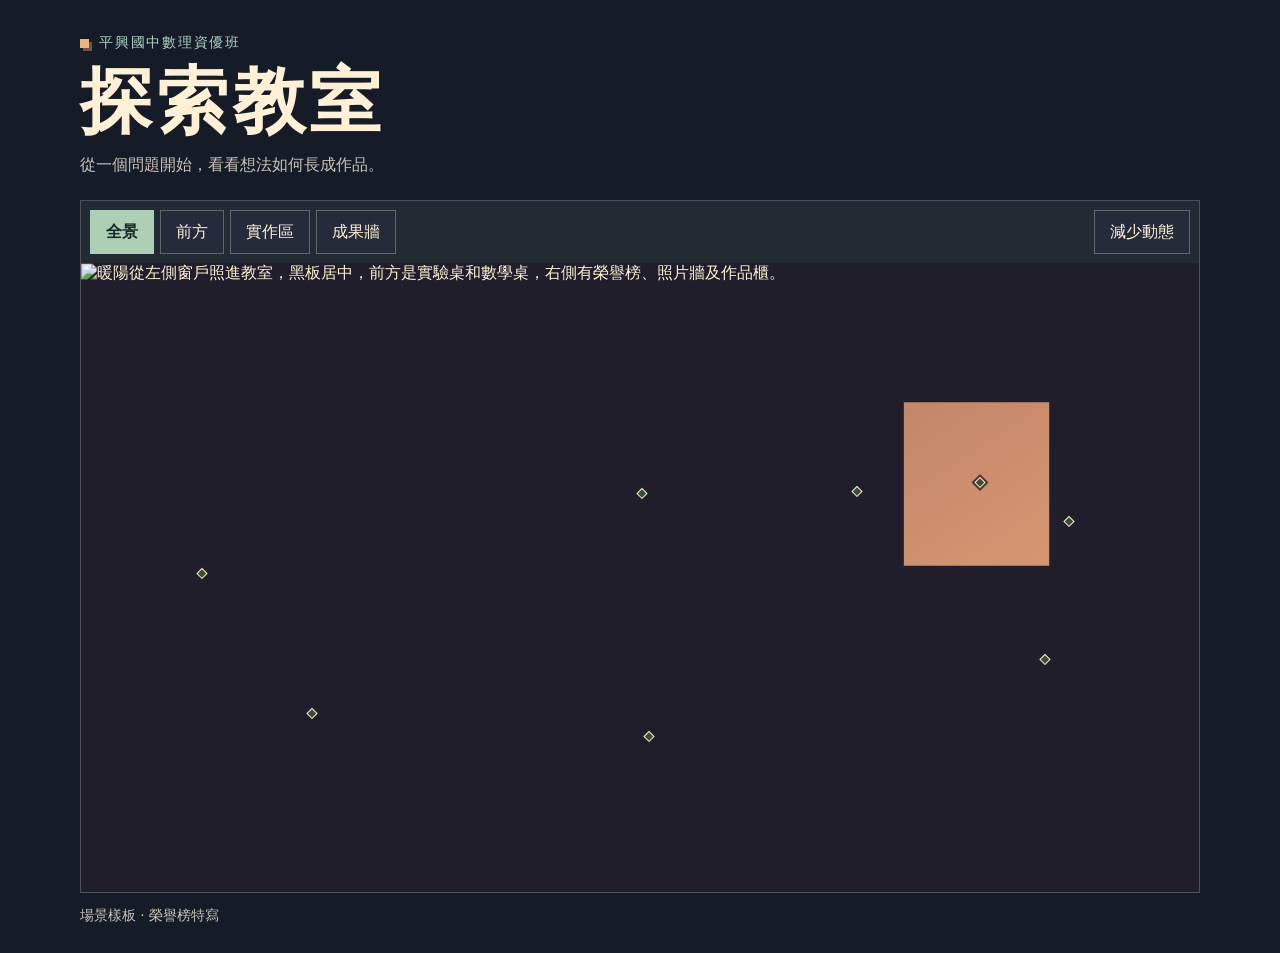
==== classroom.html @ 131f07bf "Add immersive honors camera transition" ====
<!doctype html>
<html lang="zh-Hant">
<head>
  <meta charset="utf-8">
  <meta name="viewport" content="width=device-width, initial-scale=1">
  <meta name="theme-color" content="#151c27">
  <title>平興數資・探索教室</title>
  <link rel="stylesheet" href="assets/classroom/classroom.css">
  <script type="module" src="assets/classroom/classroom.js"></script>
</head>
<body>
  <main class="shell">
    <header class="masthead">
      <p class="school"><span aria-hidden="true"></span>平興國中數理資優班</p>
      <h1>探索教室</h1>
      <p class="intro">從一個問題開始，看看想法如何長成作品。</p>
    </header>

    <div class="room" id="room">
      <nav class="views" aria-label="教室視角">
        <button type="button" data-view="overview" aria-pressed="true">全景</button>
        <button type="button" data-view="front" aria-pressed="false">前方</button>
        <button type="button" data-view="work" aria-pressed="false">實作區</button>
        <button type="button" data-view="wall" aria-pressed="false">成果牆</button>
        <button class="motion-option" id="motion-option" type="button" aria-pressed="false">減少動態</button>
        <button id="exit-focus" type="button" hidden>返回原視角</button>
      </nav>

      <div class="viewport" id="viewport">
        <div class="world" id="world">
          <img class="scene-art" src="assets/classroom/classroom.jpg" width="1672" height="941" alt="暖陽從左側窗戶照進教室，黑板居中，前方是實驗桌和數學桌，右側有榮譽榜、照片牆及作品櫃。">
          <div class="honor-wall" aria-hidden="true"></div>
          <div class="honor-layer" id="honor-layer" aria-hidden="true"></div>
          <div id="hotspots"></div>
        </div>
      </div>

      <div class="entrances" id="entrances" aria-label="目前視角的物件"></div>
      <section class="detail" id="detail" aria-labelledby="detail-title" hidden>
        <div class="detail-copy">
          <h2 id="detail-title" tabindex="-1"></h2>
          <p id="detail-copy"></p>
          <button class="back" id="back" type="button">返回原視角</button>
        </div>
      </section>
      <noscript>
        <p class="no-script">開啟 JavaScript 即可操作教室入口。
        </p>
      </noscript>
    </div>
    <footer><p>場景樣板 · 榮譽榜特寫</p></footer>
  </main>
</body>
</html>
---- assets/classroom/classroom.css ----
:root {
  color-scheme: dark;
  background: #151c27;
  color: #fff0d6;
  font-family: "Noto Sans TC", "Microsoft JhengHei", system-ui, sans-serif;
}

* { box-sizing: border-box; }
[hidden] { display: none !important; }
body { margin: 0; }
button, a { -webkit-tap-highlight-color: transparent; }
button { color: inherit; font: inherit; cursor: pointer; }
a { color: #a4dfca; text-underline-offset: .22em; }
:focus-visible { outline: 3px solid #ffd18b; outline-offset: 3px; }

.shell { width: min(1120px, calc(100% - 56px)); margin: 0 auto; }
.masthead { padding: 34px 0 23px; }
.school { display: flex; align-items: center; gap: 10px; margin: 0; color: #aed1c3; font-size: .85rem; letter-spacing: .13em; }
.school span { width: 9px; height: 9px; background: #e9b677; box-shadow: 3px 3px #754e53; }
h1 { font-size: clamp(2.65rem, 6vw, 4.5rem); line-height: 1.05; margin: 12px 0; letter-spacing: .06em; }
.intro { margin: 0; color: #c9c2b9; line-height: 1.6; }
.room { position: relative; border: 1px solid #51515b; background: #211e2b; }
.views { position: relative; z-index: 3; display: flex; flex-wrap: wrap; gap: 6px; padding: 9px; background: #222b34; }
.views button, .entrances button, .back {
  min-height: 44px;
  padding: 8px 15px;
  border: 1px solid #60696b;
  background: #252b3a;
}
.views button[aria-pressed="true"], .back { color: #182a28; background: #adcfb5; border-color: #adcfb5; font-weight: 700; }
.views button:hover, .entrances button:hover { border-color: #e8c083; }
.viewport { position: relative; aspect-ratio: 1672 / 941; overflow: hidden; isolation: isolate; }
.world { position: absolute; width: 100%; aspect-ratio: 1672 / 941; left: 50%; top: 50%; transform-origin: center; }
.scene-art, #hotspots { position: absolute; inset: 0; width: 100%; height: 100%; }
.scene-art { display: block; object-fit: cover; }
.hotspot {
  position: absolute;
  inset: 0;
  border: 0;
  padding: 0;
  background: url(classroom.jpg) center / 100% 100% no-repeat;
  clip-path: var(--shape);
  opacity: 0;
}
.hotspot:focus-visible { outline: none; }
.hotspot:hover, .hotspot:focus-visible, .hotspot[aria-expanded="true"] {
  opacity: 1;
  filter: brightness(1.2) saturate(1.08);
  z-index: 1;
}
.marker {
  position: absolute;
  left: var(--x);
  top: var(--y);
  z-index: 2;
  display: flex;
  align-items: center;
  gap: 8px;
  transform: translate(-50%, -50%);
  pointer-events: none;
}
.marker .pin { width: 8px; height: 8px; border: 1px solid #ffecb1; background: #344e42; box-shadow: 0 0 0 2px #281e2fcc; transform: rotate(45deg); }
.marker .label { display: none; position: absolute; left: 16px; padding: 5px 8px; color: #2e2130; background: #f9d89c; font-size: clamp(.75rem, 1.25vw, .95rem); white-space: nowrap; }
.hotspot[hidden] + .marker { display: none; }
.hotspot:is(:hover, :focus-visible, [aria-expanded="true"]) + .marker .label { display: block; }
.entrances { display: none; }
.detail { display: block; padding: 25px; border-top: 1px solid #51515b; }
.detail-copy h2 { margin: 0 0 .4em; }
.detail-copy p { color: #ddd0c2; max-width: 46ch; line-height: 1.65; }
.back { margin-top: 16px; }
footer { display: flex; justify-content: space-between; flex-wrap: wrap; gap: 6px 18px; align-items: baseline; color: #c9c2b9; font-size: .85rem; padding-bottom: 14px; }
.no-script { padding: 0 12px; }

@media (max-width: 720px) {
  .shell { width: calc(100% - 24px); }
  .masthead { padding-top: 24px; }
  .entrances { display: flex; flex-wrap: wrap; gap: 6px; padding: 9px; background: #222b34; border-top: 1px solid #51515b; }
  .entrances button { padding-inline: 10px; }
  .entrances button[aria-expanded="true"] { border-color: #ffd18b; background: #3c3d49; }
  .hotspot, .marker { display: none; }
  .detail { padding: 17px; }
}

@media (max-width: 380px) {
  .views button { flex: 1; padding-inline: 6px; }
}


.views .motion-option { margin-inline-start: auto; }
#exit-focus {
  position: absolute;
  inset-inline-end: 10px;
  inset-block-start: calc(100% + 8px);
}
.world { transform: translate(-50%, -50%); }
.honor-wall, .honor-layer, .honor-layer::before {
  position: absolute;
  inset: 0;
  pointer-events: none;
}
.honor-wall, .honor-layer::before { clip-path: var(--honor-shape); }
.honor-wall {
  background:
    repeating-linear-gradient(6deg, #ffc4860a 0 1px, transparent 1px 4px),
    linear-gradient(146deg, #bc8066 44%, #d89872 72%, #dc9b72 88%);
}
.honor-layer::before {
  content: "";
  background: url(classroom.jpg) center / 100% 100% no-repeat;
}
#hotspots[inert] { visibility: hidden; }
.detail[data-object="honors"] {
  background: #252335;
  border: 1px solid #8d7062;
  box-shadow: 0 8px 30px #1b101865;
}
.detail[data-object="honors"] h2 { color: #ffe2a5; }
.detail[data-focus-animation] { animation: reveal-detail 140ms ease-out both; }
@keyframes reveal-detail { from { opacity: 0; } to { opacity: 1; } }

@media (min-width: 721px) {
  .detail[data-object="honors"] {
    position: absolute;
    z-index: 2;
    inset-inline-end: clamp(12px, 2.3vw, 32px);
    inset-block-end: 15%;
    width: 33%;
    padding: clamp(13px, 2vw, 24px);
  }
}
@media (max-width: 720px) {
  .views .motion-option { margin-inline-start: 0; }
  .detail[data-object="honors"] { border-inline: 0; box-shadow: none; }
}
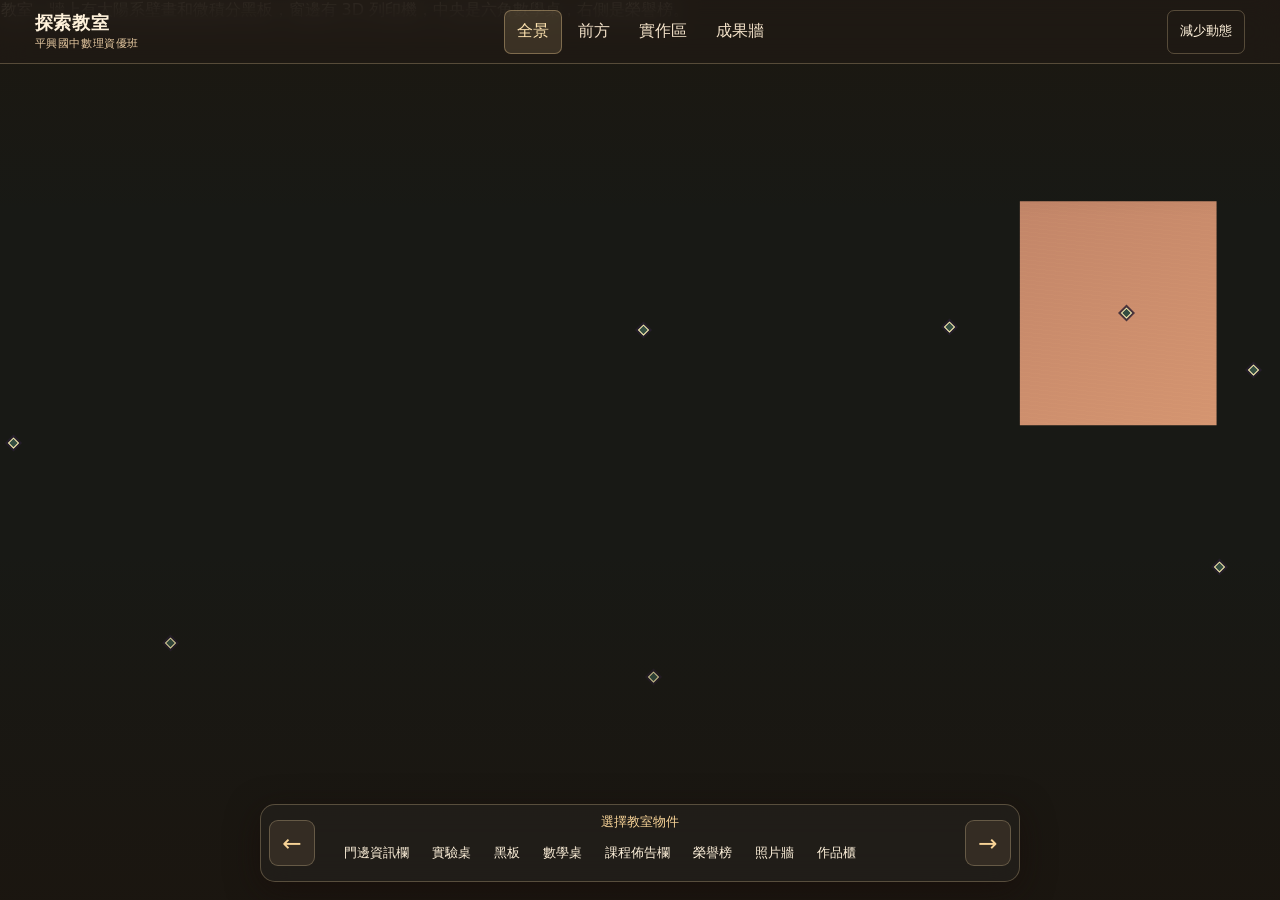
==== commit 09bb5edd: "Make the classroom immersive with full-viewport art and location navigation" ====
--- a/classroom.html
+++ b/classroom.html
@@ -10,37 +10,56 @@
 </head>
 <body>
   <main class="shell">
-    <header class="masthead">
-      <p class="school"><span aria-hidden="true"></span>平興國中數理資優班</p>
-      <h1>探索教室</h1>
-      <p class="intro">從一個問題開始，看看想法如何長成作品。</p>
-    </header>
-
     <div class="room" id="room">
-      <nav class="views" aria-label="教室視角">
-        <button type="button" data-view="overview" aria-pressed="true">全景</button>
-        <button type="button" data-view="front" aria-pressed="false">前方</button>
-        <button type="button" data-view="work" aria-pressed="false">實作區</button>
-        <button type="button" data-view="wall" aria-pressed="false">成果牆</button>
+      <header class="masthead">
+        <h1>探索教室 <span>平興國中數理資優班</span></h1>
+        <nav class="views" aria-label="教室視角">
+          <button type="button" data-view="overview" aria-pressed="true">全景</button>
+          <button type="button" data-view="front" aria-pressed="false">前方</button>
+          <button type="button" data-view="work" aria-pressed="false">實作區</button>
+          <button type="button" data-view="wall" aria-pressed="false">成果牆</button>
+        </nav>
         <button class="motion-option" id="motion-option" type="button" aria-pressed="false">減少動態</button>
-        <button id="exit-focus" type="button" hidden>返回原視角</button>
-      </nav>
+      </header>
 
       <div class="viewport" id="viewport">
-        <div class="world" id="world">
-          <img class="scene-art" src="assets/classroom/classroom.jpg" width="1672" height="941" alt="暖陽從左側窗戶照進教室，黑板居中，前方是實驗桌和數學桌，右側有榮譽榜、照片牆及作品櫃。">
-          <div class="honor-wall" aria-hidden="true"></div>
-          <div class="honor-layer" id="honor-layer" aria-hidden="true"></div>
-          <div id="hotspots"></div>
+        <div class="pointer-rig" id="pointer-rig">
+          <div class="world" id="world">
+            <img class="scene-art" src="assets/classroom/classroom-pingxing.webp" width="1672" height="941" alt="暖陽從左側窗戶照進教室，牆上有太陽系壁畫和微積分黑板，窗邊有 3D 列印機，中央是六角數學桌，右側是榮譽榜。">
+            <div class="honor-wall" aria-hidden="true"></div>
+            <div class="honor-layer" id="honor-layer" aria-hidden="true"></div>
+            <div id="hotspots"></div>
+          </div>
         </div>
       </div>
 
-      <div class="entrances" id="entrances" aria-label="目前視角的物件"></div>
+      <nav class="scene-navigation" aria-label="教室物件導覽">
+        <button type="button" id="previous-object" aria-label="上一個物件"><span aria-hidden="true">←</span></button>
+        <div class="scene-navigation-center">
+          <p id="scene-status" role="status">選擇教室物件</p>
+          <div class="entrances" id="entrances" aria-label="教室物件"></div>
+        </div>
+        <button type="button" id="next-object" aria-label="下一個物件"><span aria-hidden="true">→</span></button>
+      </nav>
+      <button class="back" id="exit-focus" type="button" hidden>返回原視角</button>
       <section class="detail" id="detail" aria-labelledby="detail-title" hidden>
-        <div class="detail-copy">
+        <header class="detail-header">
           <h2 id="detail-title" tabindex="-1"></h2>
-          <p id="detail-copy"></p>
           <button class="back" id="back" type="button">返回原視角</button>
+        </header>
+        <p id="detail-copy"></p>
+        <div id="awards-panel" hidden>
+          <form id="awards-filters" class="awards-filters" aria-label="篩選獎項">
+            <label>年份<select name="year" disabled></select></label>
+            <label>類別<select name="category" disabled></select></label>
+            <label class="awards-search">搜尋獎項<input type="search" name="q" maxlength="120" placeholder="作品、競賽或獎項" disabled></label>
+          </form>
+          <div class="awards-summary">
+            <p id="awards-status" role="status" tabindex="-1"></p>
+            <button id="awards-clear" type="button" hidden>清除篩選</button>
+            <button id="awards-retry" type="button" hidden>重新載入</button>
+          </div>
+          <ol id="awards-results" class="awards-results" aria-label="獎項清單" aria-busy="false"></ol>
         </div>
       </section>
       <noscript>
@@ -48,7 +67,6 @@
         </p>
       </noscript>
     </div>
-    <footer><p>場景樣板 · 榮譽榜特寫</p></footer>
   </main>
 </body>
 </html>
--- a/assets/classroom/classroom.css
+++ b/assets/classroom/classroom.css
@@ -1,8 +1,13 @@
 :root {
   color-scheme: dark;
-  background: #151c27;
-  color: #fff0d6;
+  background: #181915;
+  color: #fff2db;
   font-family: "Noto Sans TC", "Microsoft JhengHei", system-ui, sans-serif;
+  --glass: #221e1ae8;
+  --line: #ffe1ad40;
+  --gold: #f7d397;
+  --ink: #181711;
+  --dock-bottom: max(18px, env(safe-area-inset-bottom));
 }
 
 * { box-sizing: border-box; }
@@ -10,27 +15,148 @@
 body { margin: 0; }
 button, a { -webkit-tap-highlight-color: transparent; }
 button { color: inherit; font: inherit; cursor: pointer; }
-a { color: #a4dfca; text-underline-offset: .22em; }
-:focus-visible { outline: 3px solid #ffd18b; outline-offset: 3px; }
-
-.shell { width: min(1120px, calc(100% - 56px)); margin: 0 auto; }
-.masthead { padding: 34px 0 23px; }
-.school { display: flex; align-items: center; gap: 10px; margin: 0; color: #aed1c3; font-size: .85rem; letter-spacing: .13em; }
-.school span { width: 9px; height: 9px; background: #e9b677; box-shadow: 3px 3px #754e53; }
-h1 { font-size: clamp(2.65rem, 6vw, 4.5rem); line-height: 1.05; margin: 12px 0; letter-spacing: .06em; }
-.intro { margin: 0; color: #c9c2b9; line-height: 1.6; }
-.room { position: relative; border: 1px solid #51515b; background: #211e2b; }
-.views { position: relative; z-index: 3; display: flex; flex-wrap: wrap; gap: 6px; padding: 9px; background: #222b34; }
-.views button, .entrances button, .back {
+:focus-visible { outline: 2px solid var(--gold); outline-offset: 3px; }
+
+.room {
+  position: relative;
+  isolation: isolate;
+  height: 100vh;
+  height: 100dvh;
+  overflow: hidden;
+}
+.viewport { position: absolute; inset: 0; overflow: hidden; isolation: isolate; }
+.viewport::after {
+  content: "";
+  position: absolute;
+  inset: 0;
+  pointer-events: none;
+  background: linear-gradient(180deg, #21160a6b, transparent 24%, transparent 61%, #1c140da6);
+}
+.world { transform: translate(-50%, -50%); }
+
+.masthead {
+  position: absolute;
+  z-index: 4;
+  inset: 0 0 auto;
+  display: grid;
+  grid-template-columns: minmax(0, 1fr) auto minmax(0, 1fr);
+  align-items: center;
+  gap: 12px;
+  padding: 9px clamp(12px, 2.7vw, 44px);
+  min-height: 64px;
+  background: #201a15c9;
+  border-bottom: 1px solid var(--line);
+  backdrop-filter: blur(14px);
+}
+.masthead h1 {
+  margin: 0;
+  font-size: 1.15rem;
+  font-weight: 750;
+  letter-spacing: .04em;
+  line-height: 1.15;
+}
+.masthead h1 span {
+  display: block;
+  margin-top: 5px;
+  color: #e8cba2;
+  font-size: .69rem;
+  font-weight: 500;
+  letter-spacing: .055em;
+}
+.views { display: flex; align-items: center; gap: 3px; }
+.views button, .motion-option, .entrances button, .back {
   min-height: 44px;
-  padding: 8px 15px;
-  border: 1px solid #60696b;
-  background: #252b3a;
-}
-.views button[aria-pressed="true"], .back { color: #182a28; background: #adcfb5; border-color: #adcfb5; font-weight: 700; }
-.views button:hover, .entrances button:hover { border-color: #e8c083; }
-.viewport { position: relative; aspect-ratio: 1672 / 941; overflow: hidden; isolation: isolate; }
-.world { position: absolute; width: 100%; aspect-ratio: 1672 / 941; left: 50%; top: 50%; transform-origin: center; }
+  padding: 6px 12px;
+  border: 1px solid transparent;
+  border-radius: 7px;
+  background: transparent;
+  white-space: nowrap;
+}
+.views button { color: #f3e2c9; }
+.views button[aria-pressed="true"], .entrances button[aria-expanded="true"] {
+  border-color: #f7d3975c;
+  background: #f7d39722;
+  color: #ffe4b1;
+}
+.views button:hover, .motion-option:hover, .entrances button:hover,
+.scene-navigation > button:hover { border-color: #f7d3978a; }
+.motion-option {
+  justify-self: end;
+  border-color: var(--line);
+  font-size: .8rem;
+}
+.motion-option[aria-pressed="true"] { background: #f7d39722; }
+
+.scene-navigation {
+  position: absolute;
+  z-index: 4;
+  inset-inline: 0;
+  margin-inline: auto;
+  bottom: var(--dock-bottom);
+  width: min(760px, calc(100% - 26px));
+  display: grid;
+  grid-template-columns: auto minmax(0, 1fr) auto;
+  align-items: center;
+  gap: clamp(5px, 1.2vw, 15px);
+  padding: 5px 8px;
+  border: 1px solid var(--line);
+  border-radius: 15px;
+  background: var(--glass);
+  backdrop-filter: blur(15px);
+  box-shadow: 0 8px 32px #170c09a1;
+}
+.scene-navigation > button {
+  display: grid;
+  place-items: center;
+  width: 46px;
+  height: 46px;
+  border: 1px solid var(--line);
+  border-radius: 9px;
+  color: var(--gold);
+  background: #f7d39717;
+  font-size: 1.45rem;
+}
+.scene-navigation-center { min-width: 0; }
+#scene-status {
+  margin: 4px 0 0;
+  color: var(--gold);
+  text-align: center;
+  font-size: .82rem;
+  line-height: 1.25;
+}
+.entrances {
+  display: flex;
+  gap: 3px;
+  overflow-x: auto;
+  scrollbar-width: thin;
+  scrollbar-color: #a78864 transparent;
+  padding: 3px 4px;
+}
+.entrances button { min-height: 40px; padding-inline: 9px; font-size: .8rem; }
+
+.back {
+  border-color: #f7d39765;
+  background: #b391623b;
+  color: #ffdfa5;
+  font-size: .8rem;
+}
+.back:hover { background: #b391626d; }
+#exit-focus {
+  position: absolute;
+  z-index: 3;
+  top: 80px;
+  right: clamp(12px, 2.7vw, 44px);
+}
+.no-script { position: absolute; z-index: 4; inset: 72px 12px auto; padding: 12px; background: var(--glass); }
+
+.pointer-rig {
+  position: absolute;
+  inset: 0;
+  transform: translate(0, 0) scale(1);
+  transition: transform 200ms ease-out;
+}
+.viewport[data-pointer-motion="off"] .pointer-rig { transition: none; }
+.world { position: absolute; width: max(100%, 177.6833vh); width: max(100%, 177.6833dvh); aspect-ratio: 1672 / 941; left: 50%; top: 50%; transform-origin: center; }
 .scene-art, #hotspots { position: absolute; inset: 0; width: 100%; height: 100%; }
 .scene-art { display: block; object-fit: cover; }
 .hotspot {
@@ -38,7 +164,7 @@
   inset: 0;
   border: 0;
   padding: 0;
-  background: url(classroom.jpg) center / 100% 100% no-repeat;
+  background: url(classroom-pingxing.webp) center / 100% 100% no-repeat;
   clip-path: var(--shape);
   opacity: 0;
 }
@@ -63,36 +189,6 @@
 .marker .label { display: none; position: absolute; left: 16px; padding: 5px 8px; color: #2e2130; background: #f9d89c; font-size: clamp(.75rem, 1.25vw, .95rem); white-space: nowrap; }
 .hotspot[hidden] + .marker { display: none; }
 .hotspot:is(:hover, :focus-visible, [aria-expanded="true"]) + .marker .label { display: block; }
-.entrances { display: none; }
-.detail { display: block; padding: 25px; border-top: 1px solid #51515b; }
-.detail-copy h2 { margin: 0 0 .4em; }
-.detail-copy p { color: #ddd0c2; max-width: 46ch; line-height: 1.65; }
-.back { margin-top: 16px; }
-footer { display: flex; justify-content: space-between; flex-wrap: wrap; gap: 6px 18px; align-items: baseline; color: #c9c2b9; font-size: .85rem; padding-bottom: 14px; }
-.no-script { padding: 0 12px; }
-
-@media (max-width: 720px) {
-  .shell { width: calc(100% - 24px); }
-  .masthead { padding-top: 24px; }
-  .entrances { display: flex; flex-wrap: wrap; gap: 6px; padding: 9px; background: #222b34; border-top: 1px solid #51515b; }
-  .entrances button { padding-inline: 10px; }
-  .entrances button[aria-expanded="true"] { border-color: #ffd18b; background: #3c3d49; }
-  .hotspot, .marker { display: none; }
-  .detail { padding: 17px; }
-}
-
-@media (max-width: 380px) {
-  .views button { flex: 1; padding-inline: 6px; }
-}
-
-
-.views .motion-option { margin-inline-start: auto; }
-#exit-focus {
-  position: absolute;
-  inset-inline-end: 10px;
-  inset-block-start: calc(100% + 8px);
-}
-.world { transform: translate(-50%, -50%); }
 .honor-wall, .honor-layer, .honor-layer::before {
   position: absolute;
   inset: 0;
@@ -106,29 +202,119 @@
 }
 .honor-layer::before {
   content: "";
-  background: url(classroom.jpg) center / 100% 100% no-repeat;
+  background: url(classroom-pingxing.webp) center / 100% 100% no-repeat;
 }
 #hotspots[inert] { visibility: hidden; }
-.detail[data-object="honors"] {
-  background: #252335;
-  border: 1px solid #8d7062;
-  box-shadow: 0 8px 30px #1b101865;
-}
-.detail[data-object="honors"] h2 { color: #ffe2a5; }
-.detail[data-focus-animation] { animation: reveal-detail 140ms ease-out both; }
-@keyframes reveal-detail { from { opacity: 0; } to { opacity: 1; } }
-
-@media (min-width: 721px) {
-  .detail[data-object="honors"] {
-    position: absolute;
-    z-index: 2;
-    inset-inline-end: clamp(12px, 2.3vw, 32px);
-    inset-block-end: 15%;
-    width: 33%;
-    padding: clamp(13px, 2vw, 24px);
+.detail {
+  position: absolute;
+  z-index: 2;
+  inset-inline-end: clamp(18px, 3vw, 50px);
+  top: 50%;
+  transform: translateY(-50%);
+  width: min(40%, 490px);
+  max-height: calc(100% - 196px);
+  overflow: auto;
+  overscroll-behavior: contain;
+  scrollbar-gutter: stable;
+  padding: 0 clamp(15px, 1.8vw, 26px) 18px;
+  border: 1px solid #ffdbac57;
+  border-radius: 17px;
+  background: linear-gradient(140deg, #493522b8, #221a19da 52%, #231c25da);
+  backdrop-filter: blur(19px) saturate(.85);
+  box-shadow: 0 20px 55px #180e0c83, inset 0 1px #ffdfb326;
+}
+.detail[data-focus-animation] { animation: reveal-detail 230ms ease-out both; }
+@keyframes reveal-detail {
+  from { opacity: 0; translate: 12px 0; }
+  to { opacity: 1; translate: 0 0; }
+}
+.detail-header {
+  position: sticky;
+  top: 0;
+  z-index: 1;
+  display: flex;
+  align-items: center;
+  justify-content: space-between;
+  gap: 6px 10px;
+  padding-block: 12px;
+  border-bottom: 1px solid var(--line);
+  background: #34251fe0;
+  backdrop-filter: blur(14px);
+}
+.detail-header h2 { color: #ffe0ab; font-size: clamp(1.12rem, 2.3vw, 1.75rem); margin: 0; }
+#detail-copy { margin: 14px 0 0; color: #f0e0d1; line-height: 1.7; }
+
+@media (max-width: 720px) {
+  .masthead { grid-template-columns: 1fr auto; gap: 4px 8px; padding-block: 6px; }
+  .masthead h1 { grid-area: 1 / 1; font-size: 1rem; }
+  .masthead h1 span { margin-top: 3px; font-size: .62rem; }
+  .motion-option { grid-area: 1 / 2; }
+  .views { grid-area: 2 / 1 / auto / -1; justify-content: center; }
+  .views button { flex: 1; padding-inline: 5px; }
+  .hotspot, .marker { display: none; }
+  #exit-focus { top: 110px; }
+  .detail {
+    inset: auto 12px calc(var(--dock-bottom) + 87px);
+    width: auto;
+    max-height: min(55%, calc(100% - 205px));
+    transform: none;
+    scrollbar-gutter: auto;
   }
-}
-@media (max-width: 720px) {
-  .views .motion-option { margin-inline-start: 0; }
-  .detail[data-object="honors"] { border-inline: 0; box-shadow: none; }
-}
+  .detail-header { padding-block: 7px; }
+  .scene-navigation { gap: 4px; }
+  @keyframes reveal-detail {
+    from { opacity: 0; translate: 0 8px; }
+    to { opacity: 1; translate: 0 0; }
+  }
+}
+
+@media (max-height: 520px) and (min-width: 721px) {
+  :root { --dock-bottom: 6px; }
+  .masthead { min-height: 48px; padding-block: 3px; }
+  .detail {
+    top: 55px;
+    bottom: 90px;
+    transform: none;
+    max-height: none;
+    width: min(48%, 490px);
+  }
+  .detail-header { padding-block: 5px; }
+  #exit-focus { top: 60px; }
+}
+
+.awards-filters { display: grid; grid-template-columns: repeat(2, minmax(0, 1fr)); gap: 8px; margin-top: 8px; }
+.awards-filters label { display: grid; gap: 4px; color: #e5d5ca; font-size: .9rem; }
+.awards-search { grid-column: 1 / -1; }
+.awards-filters input, .awards-filters select {
+  min-width: 0;
+  min-height: 44px;
+  padding: 8px;
+  border: 1px solid #887c92;
+  border-radius: 0;
+  color: #fff0d6;
+  background: #241b16c9;
+  font: inherit;
+}
+.awards-summary { display: flex; flex-wrap: wrap; align-items: center; gap: 4px 12px; min-height: 44px; color: #ddd0c2; font-size: .9rem; }
+.awards-summary p { margin: 5px 0; }
+.awards-summary button {
+  min-height: 44px;
+  margin-inline-start: auto;
+  padding: 4px 8px;
+  border: 1px solid transparent;
+  background: transparent;
+  color: var(--gold);
+  text-decoration: underline;
+  text-underline-offset: .18em;
+}
+.awards-summary button:hover { border-color: #887c92; }
+.awards-results { margin: 0; padding: 0; list-style: none; }
+.awards-results li { padding: 9px 0 11px; border-top: 1px solid var(--line); overflow-wrap: anywhere; }
+.awards-results h3 { margin: 0; font-size: 1rem; }
+.awards-results p { margin: 4px 0 0; color: #ddd0c2; font-size: .88rem; }
+.awards-results .award-prize { color: #ffd996; font-weight: 700; }
+
+@media (max-height: 520px) and (min-width: 721px) {
+  .awards-filters { grid-template-columns: minmax(0, 1fr) minmax(0, 1fr) minmax(0, 1.45fr); }
+  .awards-search { grid-column: auto; }
+}
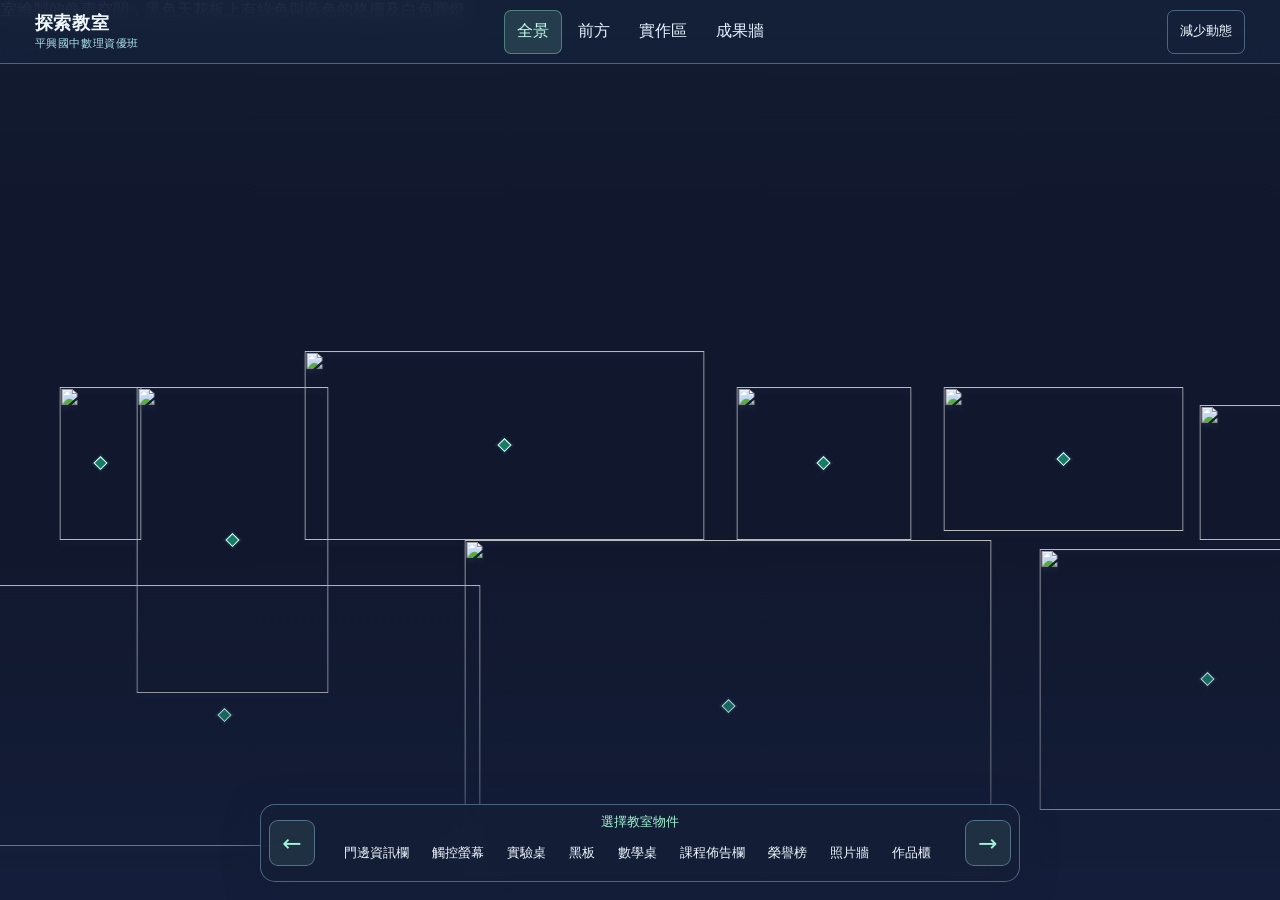
==== commit 08115f18: "Rebuild the classroom with layered artwork and a video kiosk" ====
--- a/classroom.html
+++ b/classroom.html
@@ -3,7 +3,7 @@
 <head>
   <meta charset="utf-8">
   <meta name="viewport" content="width=device-width, initial-scale=1">
-  <meta name="theme-color" content="#151c27">
+  <meta name="theme-color" content="#14213a">
   <title>平興數資・探索教室</title>
   <link rel="stylesheet" href="assets/classroom/classroom.css">
   <script type="module" src="assets/classroom/classroom.js"></script>
@@ -25,9 +25,7 @@
       <div class="viewport" id="viewport">
         <div class="pointer-rig" id="pointer-rig">
           <div class="world" id="world">
-            <img class="scene-art" src="assets/classroom/classroom-pingxing.webp" width="1672" height="941" alt="暖陽從左側窗戶照進教室，牆上有太陽系壁畫和微積分黑板，窗邊有 3D 列印機，中央是六角數學桌，右側是榮譽榜。">
-            <div class="honor-wall" aria-hidden="true"></div>
-            <div class="honor-layer" id="honor-layer" aria-hidden="true"></div>
+            <img class="scene-art" src="assets/classroom/room/empty.webp" width="1672" height="941" alt="參考高斯與法拉第教室繪製的像素空間，黑色天花板上有綠色與藍色的格柵及白色圓燈。">
             <div id="hotspots"></div>
           </div>
         </div>
@@ -48,6 +46,14 @@
           <button class="back" id="back" type="button">返回原視角</button>
         </header>
         <p id="detail-copy"></p>
+        <div class="video-panel" id="video-panel" hidden>
+          <div class="video-stage" id="video-stage">
+            <button class="video-play" id="video-play" type="button">
+              <span aria-hidden="true"></span>播放宣傳影片
+            </button>
+          </div>
+          <a class="video-link" href="https://www.youtube.com/watch?v=z2E_-Mv_YxM" target="_blank" rel="noopener noreferrer">在 YouTube 開啟<span aria-hidden="true"> ↗</span></a>
+        </div>
         <div id="awards-panel" hidden>
           <form id="awards-filters" class="awards-filters" aria-label="篩選獎項">
             <label>年份<select name="year" disabled></select></label>
--- a/assets/classroom/classroom.css
+++ b/assets/classroom/classroom.css
@@ -1,12 +1,12 @@
 :root {
   color-scheme: dark;
-  background: #181915;
-  color: #fff2db;
+  background: #11182e;
+  color: #f0f8ff;
   font-family: "Noto Sans TC", "Microsoft JhengHei", system-ui, sans-serif;
-  --glass: #221e1ae8;
-  --line: #ffe1ad40;
-  --gold: #f7d397;
-  --ink: #181711;
+  --glass: #141e36e8;
+  --line: #a3dbff60;
+  --accent: #9ff5d5;
+  --ink: #101f33;
   --dock-bottom: max(18px, env(safe-area-inset-bottom));
 }
 
@@ -15,7 +15,7 @@
 body { margin: 0; }
 button, a { -webkit-tap-highlight-color: transparent; }
 button { color: inherit; font: inherit; cursor: pointer; }
-:focus-visible { outline: 2px solid var(--gold); outline-offset: 3px; }
+:focus-visible { outline: 2px solid var(--accent); outline-offset: 3px; }
 
 .room {
   position: relative;
@@ -30,7 +30,7 @@
   position: absolute;
   inset: 0;
   pointer-events: none;
-  background: linear-gradient(180deg, #21160a6b, transparent 24%, transparent 61%, #1c140da6);
+  background: linear-gradient(180deg, #17243a4d, transparent 24%, transparent 61%, #17234488);
 }
 .world { transform: translate(-50%, -50%); }
 
@@ -44,7 +44,7 @@
   gap: 12px;
   padding: 9px clamp(12px, 2.7vw, 44px);
   min-height: 64px;
-  background: #201a15c9;
+  background: #14213ad9;
   border-bottom: 1px solid var(--line);
   backdrop-filter: blur(14px);
 }
@@ -58,7 +58,7 @@
 .masthead h1 span {
   display: block;
   margin-top: 5px;
-  color: #e8cba2;
+  color: #aee2ee;
   font-size: .69rem;
   font-weight: 500;
   letter-spacing: .055em;
@@ -72,20 +72,20 @@
   background: transparent;
   white-space: nowrap;
 }
-.views button { color: #f3e2c9; }
+.views button { color: #e5f4ff; }
 .views button[aria-pressed="true"], .entrances button[aria-expanded="true"] {
-  border-color: #f7d3975c;
-  background: #f7d39722;
-  color: #ffe4b1;
+  border-color: #9ff5d55c;
+  background: #9ff5d522;
+  color: #c1ffe8;
 }
 .views button:hover, .motion-option:hover, .entrances button:hover,
-.scene-navigation > button:hover { border-color: #f7d3978a; }
+.scene-navigation > button:hover { border-color: #9ff5d58a; }
 .motion-option {
   justify-self: end;
   border-color: var(--line);
   font-size: .8rem;
 }
-.motion-option[aria-pressed="true"] { background: #f7d39722; }
+.motion-option[aria-pressed="true"] { background: #9ff5d522; }
 
 .scene-navigation {
   position: absolute;
@@ -103,7 +103,7 @@
   border-radius: 15px;
   background: var(--glass);
   backdrop-filter: blur(15px);
-  box-shadow: 0 8px 32px #170c09a1;
+  box-shadow: 0 8px 32px #101c3585;
 }
 .scene-navigation > button {
   display: grid;
@@ -112,14 +112,14 @@
   height: 46px;
   border: 1px solid var(--line);
   border-radius: 9px;
-  color: var(--gold);
-  background: #f7d39717;
+  color: var(--accent);
+  background: #9ff5d517;
   font-size: 1.45rem;
 }
 .scene-navigation-center { min-width: 0; }
 #scene-status {
   margin: 4px 0 0;
-  color: var(--gold);
+  color: var(--accent);
   text-align: center;
   font-size: .82rem;
   line-height: 1.25;
@@ -129,18 +129,18 @@
   gap: 3px;
   overflow-x: auto;
   scrollbar-width: thin;
-  scrollbar-color: #a78864 transparent;
+  scrollbar-color: #6fa6c0 transparent;
   padding: 3px 4px;
 }
 .entrances button { min-height: 40px; padding-inline: 9px; font-size: .8rem; }
 
 .back {
-  border-color: #f7d39765;
-  background: #b391623b;
-  color: #ffdfa5;
+  border-color: #9ff5d565;
+  background: #63c4c633;
+  color: #bdffe5;
   font-size: .8rem;
 }
-.back:hover { background: #b391626d; }
+.back:hover { background: #63c4c665; }
 #exit-focus {
   position: absolute;
   z-index: 3;
@@ -161,19 +161,25 @@
 .scene-art { display: block; object-fit: cover; }
 .hotspot {
   position: absolute;
-  inset: 0;
+  display: block;
   border: 0;
   padding: 0;
-  background: url(classroom-pingxing.webp) center / 100% 100% no-repeat;
-  clip-path: var(--shape);
-  opacity: 0;
-}
-.hotspot:focus-visible { outline: none; }
-.hotspot:hover, .hotspot:focus-visible, .hotspot[aria-expanded="true"] {
-  opacity: 1;
-  filter: brightness(1.2) saturate(1.08);
-  z-index: 1;
-}
+  background: transparent;
+}
+.hotspot img {
+  display: block;
+  width: 100%;
+  height: 100%;
+  object-fit: contain;
+  filter: drop-shadow(0 4px 2px #21365556);
+  pointer-events: none;
+}
+.hotspot:disabled { cursor: default; }
+.hotspot:enabled:is(:hover, :focus-visible) img,
+.hotspot[aria-expanded="true"] img {
+  filter: brightness(1.12) saturate(1.12) drop-shadow(0 0 6px #c3ffe19c);
+}
+.hotspot:enabled:focus-visible { outline: 2px solid #baffdf; outline-offset: 3px; }
 .marker {
   position: absolute;
   left: var(--x);
@@ -181,30 +187,31 @@
   z-index: 2;
   display: flex;
   align-items: center;
-  gap: 8px;
   transform: translate(-50%, -50%);
   pointer-events: none;
 }
-.marker .pin { width: 8px; height: 8px; border: 1px solid #ffecb1; background: #344e42; box-shadow: 0 0 0 2px #281e2fcc; transform: rotate(45deg); }
-.marker .label { display: none; position: absolute; left: 16px; padding: 5px 8px; color: #2e2130; background: #f9d89c; font-size: clamp(.75rem, 1.25vw, .95rem); white-space: nowrap; }
-.hotspot[hidden] + .marker { display: none; }
-.hotspot:is(:hover, :focus-visible, [aria-expanded="true"]) + .marker .label { display: block; }
-.honor-wall, .honor-layer, .honor-layer::before {
-  position: absolute;
-  inset: 0;
-  pointer-events: none;
-}
-.honor-wall, .honor-layer::before { clip-path: var(--honor-shape); }
-.honor-wall {
-  background:
-    repeating-linear-gradient(6deg, #ffc4860a 0 1px, transparent 1px 4px),
-    linear-gradient(146deg, #bc8066 44%, #d89872 72%, #dc9b72 88%);
-}
-.honor-layer::before {
-  content: "";
-  background: url(classroom-pingxing.webp) center / 100% 100% no-repeat;
-}
-#hotspots[inert] { visibility: hidden; }
+.marker .pin {
+  width: 10px;
+  height: 10px;
+  border: 1px solid #e9fff6;
+  background: #167c68;
+  box-shadow: 0 0 0 2px #182841c9;
+  transform: rotate(45deg);
+}
+.marker .label {
+  display: none;
+  position: absolute;
+  left: 16px;
+  padding: 5px 8px;
+  border-radius: 4px;
+  color: #102a37;
+  background: #d0ffec;
+  font-size: clamp(.75rem, 1.25vw, .95rem);
+  white-space: nowrap;
+}
+.hotspot:disabled + .marker, #hotspots[inert] .marker { visibility: hidden; }
+.hotspot:enabled:is(:hover, :focus-visible) + .marker .label { display: block; }
+
 .detail {
   position: absolute;
   z-index: 2;
@@ -217,11 +224,11 @@
   overscroll-behavior: contain;
   scrollbar-gutter: stable;
   padding: 0 clamp(15px, 1.8vw, 26px) 18px;
-  border: 1px solid #ffdbac57;
+  border: 1px solid #a8e3ff83;
   border-radius: 17px;
-  background: linear-gradient(140deg, #493522b8, #221a19da 52%, #231c25da);
+  background: linear-gradient(140deg, #365e83c4, #15263de6 52%, #222742e6);
   backdrop-filter: blur(19px) saturate(.85);
-  box-shadow: 0 20px 55px #180e0c83, inset 0 1px #ffdfb326;
+  box-shadow: 0 20px 55px #15223883, inset 0 1px #d9f6ff50;
 }
 .detail[data-focus-animation] { animation: reveal-detail 230ms ease-out both; }
 @keyframes reveal-detail {
@@ -238,11 +245,11 @@
   gap: 6px 10px;
   padding-block: 12px;
   border-bottom: 1px solid var(--line);
-  background: #34251fe0;
+  background: #21344de8;
   backdrop-filter: blur(14px);
 }
-.detail-header h2 { color: #ffe0ab; font-size: clamp(1.12rem, 2.3vw, 1.75rem); margin: 0; }
-#detail-copy { margin: 14px 0 0; color: #f0e0d1; line-height: 1.7; }
+.detail-header h2 { color: #ccfff1; font-size: clamp(1.12rem, 2.3vw, 1.75rem); margin: 0; }
+#detail-copy { margin: 14px 0 0; color: #e6f3ff; line-height: 1.7; }
 
 @media (max-width: 720px) {
   .masthead { grid-template-columns: 1fr auto; gap: 4px 8px; padding-block: 6px; }
@@ -251,7 +258,6 @@
   .motion-option { grid-area: 1 / 2; }
   .views { grid-area: 2 / 1 / auto / -1; justify-content: center; }
   .views button { flex: 1; padding-inline: 5px; }
-  .hotspot, .marker { display: none; }
   #exit-focus { top: 110px; }
   .detail {
     inset: auto 12px calc(var(--dock-bottom) + 87px);
@@ -283,19 +289,19 @@
 }
 
 .awards-filters { display: grid; grid-template-columns: repeat(2, minmax(0, 1fr)); gap: 8px; margin-top: 8px; }
-.awards-filters label { display: grid; gap: 4px; color: #e5d5ca; font-size: .9rem; }
+.awards-filters label { display: grid; gap: 4px; color: #e3f4ff; font-size: .9rem; }
 .awards-search { grid-column: 1 / -1; }
 .awards-filters input, .awards-filters select {
   min-width: 0;
   min-height: 44px;
   padding: 8px;
-  border: 1px solid #887c92;
+  border: 1px solid #80a5c5;
   border-radius: 0;
-  color: #fff0d6;
-  background: #241b16c9;
+  color: #f0f8ff;
+  background: #172841dc;
   font: inherit;
 }
-.awards-summary { display: flex; flex-wrap: wrap; align-items: center; gap: 4px 12px; min-height: 44px; color: #ddd0c2; font-size: .9rem; }
+.awards-summary { display: flex; flex-wrap: wrap; align-items: center; gap: 4px 12px; min-height: 44px; color: #ddedff; font-size: .9rem; }
 .awards-summary p { margin: 5px 0; }
 .awards-summary button {
   min-height: 44px;
@@ -303,18 +309,65 @@
   padding: 4px 8px;
   border: 1px solid transparent;
   background: transparent;
-  color: var(--gold);
+  color: var(--accent);
   text-decoration: underline;
   text-underline-offset: .18em;
 }
-.awards-summary button:hover { border-color: #887c92; }
+.awards-summary button:hover { border-color: #80a5c5; }
 .awards-results { margin: 0; padding: 0; list-style: none; }
 .awards-results li { padding: 9px 0 11px; border-top: 1px solid var(--line); overflow-wrap: anywhere; }
 .awards-results h3 { margin: 0; font-size: 1rem; }
-.awards-results p { margin: 4px 0 0; color: #ddd0c2; font-size: .88rem; }
-.awards-results .award-prize { color: #ffd996; font-weight: 700; }
+.awards-results p { margin: 4px 0 0; color: #ddedff; font-size: .88rem; }
+.awards-results .award-prize { color: #a9f3d4; font-weight: 700; }
 
 @media (max-height: 520px) and (min-width: 721px) {
   .awards-filters { grid-template-columns: minmax(0, 1fr) minmax(0, 1fr) minmax(0, 1.45fr); }
   .awards-search { grid-column: auto; }
 }
+
+.detail[data-object="kiosk"] { width: min(44%, 600px); }
+.video-stage {
+  position: relative;
+  display: grid;
+  place-items: center;
+  overflow: hidden;
+  aspect-ratio: 16 / 9;
+  margin-block: 14px 8px;
+  border: 1px solid #97deff80;
+  border-radius: 9px;
+  background: radial-gradient(ellipse at 36% 30%, #215f82, #172344 66%, #121b34);
+}
+.video-stage iframe { position: absolute; inset: 0; width: 100%; height: 100%; border: 0; }
+.video-play {
+  display: grid;
+  justify-items: center;
+  gap: 8px;
+  padding: 8px 14px;
+  color: #edffff;
+  border: 0;
+  border-radius: 10px;
+  background: transparent;
+  font-weight: 650;
+}
+.video-play span {
+  display: grid;
+  place-items: center;
+  width: 58px;
+  height: 58px;
+  border: 1px solid #d2ffed;
+  border-radius: 50%;
+  color: #123344;
+  background: #adffdf;
+  box-shadow: 0 0 22px #7cffe055;
+}
+.video-play span::before {
+  content: "";
+  margin-inline-start: 4px;
+  border-block: 10px solid transparent;
+  border-inline-start: 16px solid currentColor;
+}
+.video-play:hover span { background: #e3fff4; }
+.video-link { display: inline-block; padding-block: 5px; color: #bcecff; text-underline-offset: 3px; }
+@media (max-width: 720px) {
+  .detail[data-object="kiosk"] { width: auto; }
+}
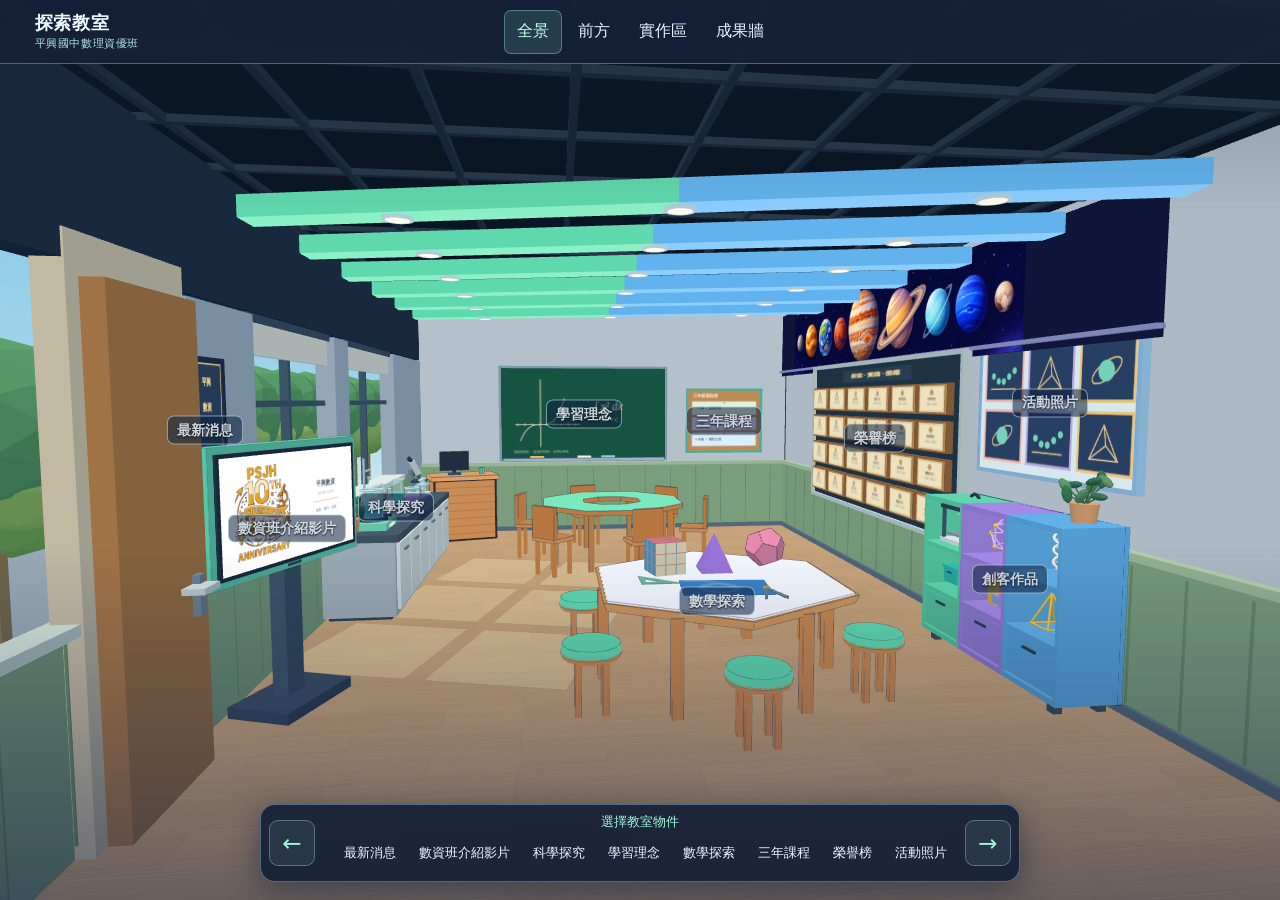
==== commit 8796f3ad: "Upgrade classroom to Three.js 3D scene and rebuild four zone models" ====
--- a/classroom.html
+++ b/classroom.html
@@ -6,6 +6,9 @@
   <meta name="theme-color" content="#14213a">
   <title>平興數資・探索教室</title>
   <link rel="stylesheet" href="assets/classroom/classroom.css">
+  <script>
+    if (location.protocol === "file:") document.documentElement.dataset.localFile = "";
+  </script>
   <script type="module" src="assets/classroom/classroom.js"></script>
 </head>
 <body>
@@ -19,13 +22,12 @@
           <button type="button" data-view="work" aria-pressed="false">實作區</button>
           <button type="button" data-view="wall" aria-pressed="false">成果牆</button>
         </nav>
-        <button class="motion-option" id="motion-option" type="button" aria-pressed="false">減少動態</button>
       </header>
 
       <div class="viewport" id="viewport">
         <div class="pointer-rig" id="pointer-rig">
           <div class="world" id="world">
-            <img class="scene-art" src="assets/classroom/room/empty.webp" width="1672" height="941" alt="參考高斯與法拉第教室繪製的像素空間，黑色天花板上有綠色與藍色的格柵及白色圓燈。">
+            <img class="scene-art" src="assets/classroom/room/scene-fallback.jpg" width="1280" height="720" alt="探索教室真 3D 場景：斜向藍綠天花格柵、行星壁畫、彩色實驗器材、三色創客櫃與顯示平興數資 LOGO 的橫式教學螢幕。">
             <div id="hotspots"></div>
           </div>
         </div>
@@ -46,6 +48,20 @@
           <button class="back" id="back" type="button">返回原視角</button>
         </header>
         <p id="detail-copy"></p>
+        <ul class="news-list" id="news-panel" hidden>
+          <li>
+            <h3>畢業生錄取中大壢中數理資優班</h3>
+            <p>兩位本班畢業生錄取中大壢中數理資優班，其中一位憑全國科展第三名的成績優先錄取。</p>
+          </li>
+          <li>
+            <h3>第 66 屆全國科展佳作</h3>
+            <p>「贏在氣泡點」團隊以自製低動力微細氣泡管探究氣泡生成與應用，榮獲應用科學科（三）佳作。</p>
+          </li>
+          <li>
+            <h3>2026 IEYI 台灣賽兩件作品獲銅牌</h3>
+            <p>「智能提醒櫃」與「自動清洗籠」皆獲銅牌。</p>
+          </li>
+        </ul>
         <div class="video-panel" id="video-panel" hidden>
           <div class="video-stage" id="video-stage">
             <button class="video-play" id="video-play" type="button">
@@ -72,6 +88,10 @@
         <p class="no-script">開啟 JavaScript 即可操作教室入口。
         </p>
       </noscript>
+      <p class="local-file-notice">
+        請透過本機預覽開啟教室，才能使用物件入口。
+        <a href="http://127.0.0.1:8765/classroom.html">開啟本機預覽</a>
+      </p>
     </div>
   </main>
 </body>
--- a/assets/classroom/classroom.css
+++ b/assets/classroom/classroom.css
@@ -24,7 +24,14 @@
   height: 100dvh;
   overflow: hidden;
 }
-.viewport { position: absolute; inset: 0; overflow: hidden; isolation: isolate; }
+.viewport { position: absolute; inset: 0; overflow: hidden; isolation: isolate; background: #10182a; }
+.viewport::before {
+  content: "";
+  position: absolute;
+  inset: -24px;
+  background: url("room/panorama.webp") center / cover no-repeat;
+  filter: blur(20px) brightness(.52);
+}
 .viewport::after {
   content: "";
   position: absolute;
@@ -64,7 +71,7 @@
   letter-spacing: .055em;
 }
 .views { display: flex; align-items: center; gap: 3px; }
-.views button, .motion-option, .entrances button, .back {
+.views button, .entrances button, .back {
   min-height: 44px;
   padding: 6px 12px;
   border: 1px solid transparent;
@@ -78,14 +85,8 @@
   background: #9ff5d522;
   color: #c1ffe8;
 }
-.views button:hover, .motion-option:hover, .entrances button:hover,
+.views button:hover, .entrances button:hover,
 .scene-navigation > button:hover { border-color: #9ff5d58a; }
-.motion-option {
-  justify-self: end;
-  border-color: var(--line);
-  font-size: .8rem;
-}
-.motion-option[aria-pressed="true"] { background: #9ff5d522; }
 
 .scene-navigation {
   position: absolute;
@@ -148,6 +149,20 @@
   right: clamp(12px, 2.7vw, 44px);
 }
 .no-script { position: absolute; z-index: 4; inset: 72px 12px auto; padding: 12px; background: var(--glass); }
+.local-file-notice { display: none; }
+:root[data-local-file] .local-file-notice {
+  position: absolute;
+  z-index: 5;
+  inset: auto 12px 16px;
+  display: block;
+  width: fit-content;
+  margin: auto;
+  padding: 12px 16px;
+  border: 1px solid var(--line);
+  border-radius: 9px;
+  background: var(--glass);
+}
+.local-file-notice a { color: var(--accent); }
 
 .pointer-rig {
   position: absolute;
@@ -156,61 +171,90 @@
   transition: transform 200ms ease-out;
 }
 .viewport[data-pointer-motion="off"] .pointer-rig { transition: none; }
+.scene-3d {
+  position: absolute;
+  inset: 0;
+  z-index: 0;
+  display: block;
+  width: 100%;
+  height: 100%;
+}
+.viewport[data-scene="3d"] .pointer-rig,
+.viewport[data-scene="3d"] .world {
+  inset: 0;
+  left: 0;
+  top: 0;
+  width: 100%;
+  height: 100%;
+  aspect-ratio: auto;
+  transform: none;
+  z-index: 1;
+  pointer-events: none;
+}
+.viewport[data-scene="3d"]:has(.scene-3d[data-ready="true"]) .scene-art {
+  visibility: hidden;
+  opacity: 0;
+  pointer-events: none;
+}
 .world { position: absolute; width: max(100%, 177.6833vh); width: max(100%, 177.6833dvh); aspect-ratio: 1672 / 941; left: 50%; top: 50%; transform-origin: center; }
 .scene-art, #hotspots { position: absolute; inset: 0; width: 100%; height: 100%; }
-.scene-art { display: block; object-fit: cover; }
+.scene-art { display: block; object-fit: cover; transition: opacity 180ms ease-out; }
+.kiosk-camera, .honors-camera { position: absolute; inset: 0; width: 100%; height: 100%; pointer-events: none; }
 .hotspot {
   position: absolute;
-  display: block;
   border: 0;
   padding: 0;
   background: transparent;
-}
-.hotspot img {
+  pointer-events: none;
+}
+.hotspot-glow, .hotspot-shape {
+  position: absolute;
+  inset: 0;
+}
+.hotspot-glow {
+  opacity: 0;
+  filter: drop-shadow(0 0 6px #9ff5d5b0) drop-shadow(0 0 14px #78dccd99);
+  transition: opacity 160ms ease-out;
+}
+.hotspot-shape {
+  border: 1.5px solid #b6ffee9a;
+  border-radius: 10px;
+  background: radial-gradient(circle at center, #9ff5d51a, transparent 74%);
+  box-shadow: inset 0 0 16px #9ff5d526;
+}
+.hotspot:enabled .hotspot-shape, .hotspot:enabled .hotspot-title { pointer-events: auto; }
+.hotspot-title {
+  position: absolute;
+  z-index: 1;
+  translate: -50% -50%;
+  transform: scale(var(--label-scale, 1));
   display: block;
-  width: 100%;
-  height: 100%;
-  object-fit: contain;
-  filter: drop-shadow(0 4px 2px #21365556);
-  pointer-events: none;
-}
-.hotspot:disabled { cursor: default; }
-.hotspot:enabled:is(:hover, :focus-visible) img,
-.hotspot[aria-expanded="true"] img {
-  filter: brightness(1.12) saturate(1.12) drop-shadow(0 0 6px #c3ffe19c);
-}
-.hotspot:enabled:focus-visible { outline: 2px solid #baffdf; outline-offset: 3px; }
-.marker {
-  position: absolute;
-  left: var(--x);
-  top: var(--y);
-  z-index: 2;
-  display: flex;
-  align-items: center;
-  transform: translate(-50%, -50%);
-  pointer-events: none;
-}
-.marker .pin {
-  width: 10px;
-  height: 10px;
-  border: 1px solid #e9fff6;
-  background: #167c68;
-  box-shadow: 0 0 0 2px #182841c9;
-  transform: rotate(45deg);
-}
-.marker .label {
-  display: none;
-  position: absolute;
-  left: 16px;
-  padding: 5px 8px;
-  border-radius: 4px;
-  color: #102a37;
-  background: #d0ffec;
-  font-size: clamp(.75rem, 1.25vw, .95rem);
+  padding: .36em .66em;
+  border: 1px solid #d5f6ff88;
+  border-radius: .52em;
+  color: #f5fbffcf;
+  background: #0d203f8c;
+  font-size: clamp(.72rem, 1.07vw, 1.05rem);
+  font-weight: 650;
+  line-height: 1.25;
   white-space: nowrap;
-}
-.hotspot:disabled + .marker, #hotspots[inert] .marker { visibility: hidden; }
-.hotspot:enabled:is(:hover, :focus-visible) + .marker .label { display: block; }
+  text-shadow: 0 1px 2px #091423;
+  transition: background-color 160ms ease-out, color 160ms ease-out, scale 160ms ease-out;
+}
+.hotspot:enabled:is(:hover, :focus-visible), .hotspot[aria-expanded="true"] { z-index: 250 !important; }
+.hotspot:enabled:is(:hover, :focus-visible) .hotspot-glow,
+.hotspot[aria-expanded="true"] .hotspot-glow { opacity: 1; }
+.hotspot:enabled:is(:hover, :focus-visible) .hotspot-title {
+  scale: 1.06;
+  color: #fff;
+  background: #103750f2;
+  border-color: #caffec;
+}
+.hotspot:focus-visible { outline: none; }
+.hotspot:focus-visible .hotspot-title { outline: 2px solid var(--accent); outline-offset: 3px; }
+.hotspot:disabled .hotspot-title, #hotspots[inert] .hotspot-title { visibility: hidden; }
+.viewport[data-pointer-motion="off"] :is(.hotspot-glow, .hotspot-title) { transition: none; }
+.viewport[data-pointer-motion="off"] .hotspot-title { scale: 1; }
 
 .detail {
   position: absolute;
@@ -250,12 +294,16 @@
 }
 .detail-header h2 { color: #ccfff1; font-size: clamp(1.12rem, 2.3vw, 1.75rem); margin: 0; }
 #detail-copy { margin: 14px 0 0; color: #e6f3ff; line-height: 1.7; }
+.news-list { padding: 0; margin: 0; list-style: none; }
+.news-list li { padding-block: 11px; border-bottom: 1px solid var(--line); }
+.news-list h3 { margin: 0; font-size: 1rem; color: #ccfff1; }
+.news-list p { margin: 4px 0 0; color: #e6f3ff; line-height: 1.55; }
 
 @media (max-width: 720px) {
-  .masthead { grid-template-columns: 1fr auto; gap: 4px 8px; padding-block: 6px; }
+  .masthead { grid-template-columns: 1fr; gap: 4px; padding-block: 6px; }
+  .hotspot-title { font-size: .72rem; padding-inline: .4em; }
   .masthead h1 { grid-area: 1 / 1; font-size: 1rem; }
   .masthead h1 span { margin-top: 3px; font-size: .62rem; }
-  .motion-option { grid-area: 1 / 2; }
   .views { grid-area: 2 / 1 / auto / -1; justify-content: center; }
   .views button { flex: 1; padding-inline: 5px; }
   #exit-focus { top: 110px; }
@@ -288,6 +336,7 @@
   #exit-focus { top: 60px; }
 }
 
+
 .awards-filters { display: grid; grid-template-columns: repeat(2, minmax(0, 1fr)); gap: 8px; margin-top: 8px; }
 .awards-filters label { display: grid; gap: 4px; color: #e3f4ff; font-size: .9rem; }
 .awards-search { grid-column: 1 / -1; }
@@ -325,6 +374,25 @@
   .awards-search { grid-column: auto; }
 }
 
+.detail[data-object="honors"] {
+  inset-inline-end: clamp(14px, 2.2vw, 36px);
+  width: min(35%, 420px);
+  background: linear-gradient(140deg, #2a4d70a6, #122136c6 54%, #1c223bc6);
+  backdrop-filter: blur(18px) saturate(1.06);
+}
+@media (max-width: 720px) {
+  .detail[data-object="honors"] {
+    inset-inline-end: 12px;
+    width: auto;
+    max-height: min(43%, calc(100% - 345px));
+  }
+}
+@media (max-height: 520px) and (min-width: 721px) {
+  .detail[data-object="honors"] {
+    width: min(39%, 420px);
+  }
+}
+
 .detail[data-object="kiosk"] { width: min(44%, 600px); }
 .video-stage {
   position: relative;
@@ -370,4 +438,8 @@
 .video-link { display: inline-block; padding-block: 5px; color: #bcecff; text-underline-offset: 3px; }
 @media (max-width: 720px) {
   .detail[data-object="kiosk"] { width: auto; }
-}
+  .video-stage:has(.video-play:not([hidden])) { aspect-ratio: auto; }
+  .video-play { grid-auto-flow: column; align-items: center; padding-block: 6px; }
+  .video-play span { width: 32px; height: 32px; }
+  .video-play span::before { border-block-width: 6px; border-inline-start-width: 10px; }
+}
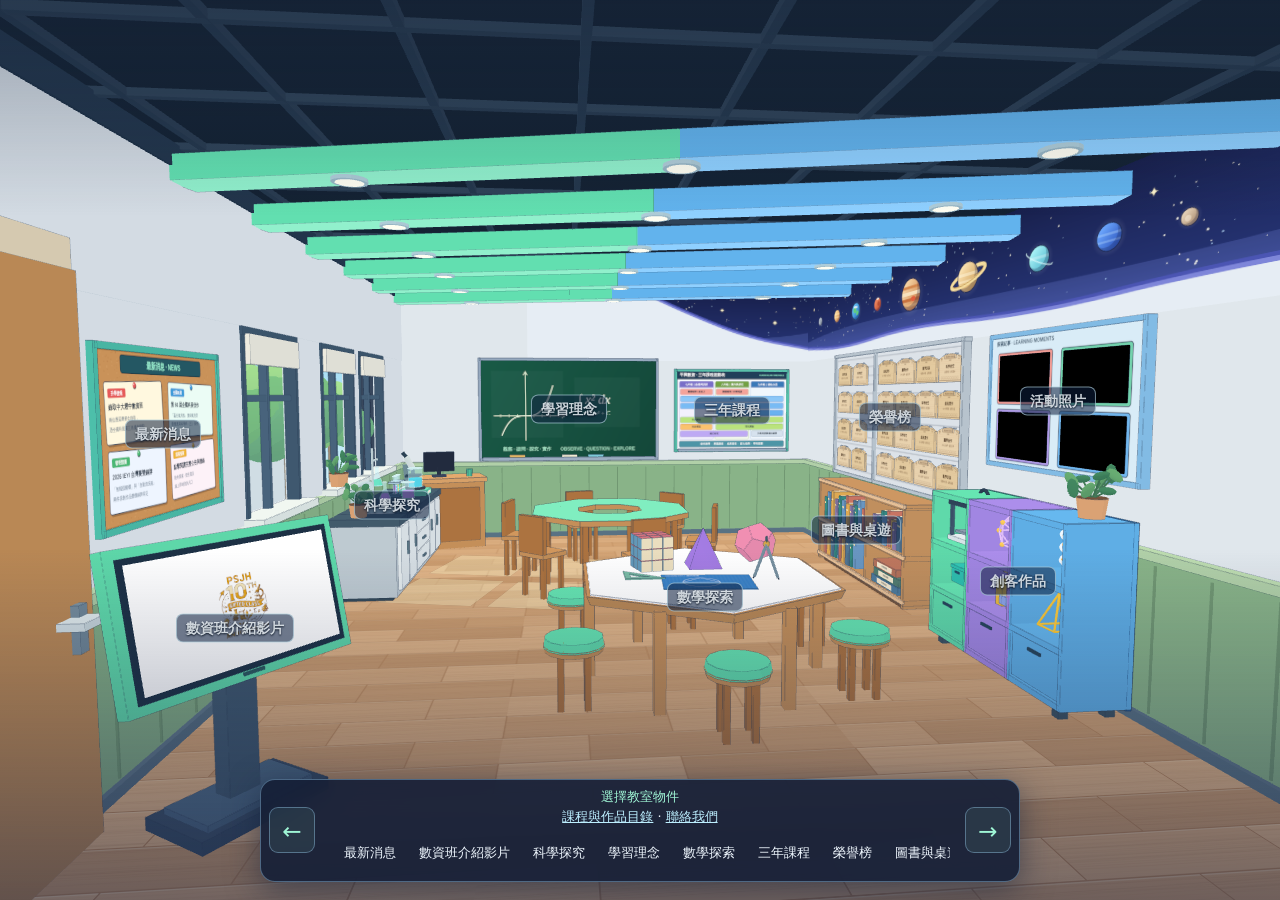
==== commit e9000e1e: "Enrich philosophy and 3-year courses, add manga-deid course photos, and redesign honors wall" ====
--- a/classroom.html
+++ b/classroom.html
@@ -6,6 +6,7 @@
   <meta name="theme-color" content="#14213a">
   <title>平興數資・探索教室</title>
   <link rel="stylesheet" href="assets/classroom/classroom.css">
+  <link rel="stylesheet" href="assets/classroom/content.css">
   <script>
     if (location.protocol === "file:") document.documentElement.dataset.localFile = "";
   </script>
@@ -14,78 +15,62 @@
 <body>
   <main class="shell">
     <div class="room" id="room">
-      <header class="masthead">
-        <h1>探索教室 <span>平興國中數理資優班</span></h1>
-        <nav class="views" aria-label="教室視角">
-          <button type="button" data-view="overview" aria-pressed="true">全景</button>
-          <button type="button" data-view="front" aria-pressed="false">前方</button>
-          <button type="button" data-view="work" aria-pressed="false">實作區</button>
-          <button type="button" data-view="wall" aria-pressed="false">成果牆</button>
-        </nav>
-      </header>
+      <h1 class="visually-hidden">平興國中數理資優班探索教室</h1>
 
-      <div class="viewport" id="viewport">
+      <div class="viewport" id="viewport" tabindex="-1">
         <div class="pointer-rig" id="pointer-rig">
           <div class="world" id="world">
             <img class="scene-art" src="assets/classroom/room/scene-fallback.jpg" width="1280" height="720" alt="探索教室真 3D 場景：斜向藍綠天花格柵、行星壁畫、彩色實驗器材、三色創客櫃與顯示平興數資 LOGO 的橫式教學螢幕。">
             <div id="hotspots"></div>
           </div>
         </div>
+        <div class="video-stage" id="video-stage" hidden></div>
       </div>
 
       <nav class="scene-navigation" aria-label="教室物件導覽">
         <button type="button" id="previous-object" aria-label="上一個物件"><span aria-hidden="true">←</span></button>
         <div class="scene-navigation-center">
           <p id="scene-status" role="status">選擇教室物件</p>
+          <p class="content-links"><a href="content.html">課程與作品目錄</a> · <a href="https://lin.ee/twA52IQj" target="_blank" rel="noopener">聯絡我們</a></p>
           <div class="entrances" id="entrances" aria-label="教室物件"></div>
         </div>
         <button type="button" id="next-object" aria-label="下一個物件"><span aria-hidden="true">→</span></button>
       </nav>
-      <button class="back" id="exit-focus" type="button" hidden>返回原視角</button>
+      <button class="back" id="exit-focus" type="button" hidden>返回全景</button>
       <section class="detail" id="detail" aria-labelledby="detail-title" hidden>
         <header class="detail-header">
           <h2 id="detail-title" tabindex="-1"></h2>
-          <button class="back" id="back" type="button">返回原視角</button>
+          <button class="back" id="back" type="button">返回全景</button>
         </header>
+        <div id="learning-content" class="learning-content" hidden></div>
         <p id="detail-copy"></p>
-        <ul class="news-list" id="news-panel" hidden>
-          <li>
-            <h3>畢業生錄取中大壢中數理資優班</h3>
-            <p>兩位本班畢業生錄取中大壢中數理資優班，其中一位憑全國科展第三名的成績優先錄取。</p>
-          </li>
-          <li>
-            <h3>第 66 屆全國科展佳作</h3>
-            <p>「贏在氣泡點」團隊以自製低動力微細氣泡管探究氣泡生成與應用，榮獲應用科學科（三）佳作。</p>
-          </li>
-          <li>
-            <h3>2026 IEYI 台灣賽兩件作品獲銅牌</h3>
-            <p>「智能提醒櫃」與「自動清洗籠」皆獲銅牌。</p>
-          </li>
-        </ul>
-        <div class="video-panel" id="video-panel" hidden>
-          <div class="video-stage" id="video-stage">
-            <button class="video-play" id="video-play" type="button">
-              <span aria-hidden="true"></span>播放宣傳影片
-            </button>
+        <div id="awards-panel" class="awards-panel" hidden>
+          <div class="awards-sticky-top">
+            <form id="awards-filters" class="awards-filters" aria-label="搜尋獎項">
+              <label class="awards-search">搜尋獎項<input type="search" name="q" maxlength="120" placeholder="輸入年份、作品、競賽或獎項" disabled></label>
+            </form>
+            <div class="awards-legend" aria-label="獎項強調色圖例">
+              <span class="legend-item"><i class="legend-swatch tier-super" aria-hidden="true"></i>國際／全國大獎</span>
+              <span class="legend-item"><i class="legend-swatch tier-major" aria-hidden="true"></i>全國入選／市賽首獎</span>
+              <span class="legend-item"><i class="legend-swatch tier-mid" aria-hidden="true"></i>市賽佳績</span>
+              <span class="legend-item"><i class="legend-swatch tier-normal" aria-hidden="true"></i>入選／區賽</span>
+            </div>
+            <div class="awards-year-nav" aria-label="年度滑桿導覽">
+              <button id="awards-prev-year" class="awards-scroll-btn" type="button" aria-label="往較早年份捲動">‹</button>
+              <input id="awards-year-range" class="awards-year-range" type="range" min="0" max="1000" value="1000" aria-label="左右滑動切換年份" disabled>
+              <button id="awards-next-year" class="awards-scroll-btn" type="button" aria-label="往較新年份捲動">›</button>
+            </div>
+            <div class="awards-summary">
+              <p id="awards-status" role="status" tabindex="-1"></p>
+              <button id="awards-clear" type="button" hidden>清除搜尋</button>
+              <button id="awards-retry" type="button" hidden>重新載入</button>
+            </div>
           </div>
-          <a class="video-link" href="https://www.youtube.com/watch?v=z2E_-Mv_YxM" target="_blank" rel="noopener noreferrer">在 YouTube 開啟<span aria-hidden="true"> ↗</span></a>
-        </div>
-        <div id="awards-panel" hidden>
-          <form id="awards-filters" class="awards-filters" aria-label="篩選獎項">
-            <label>年份<select name="year" disabled></select></label>
-            <label>類別<select name="category" disabled></select></label>
-            <label class="awards-search">搜尋獎項<input type="search" name="q" maxlength="120" placeholder="作品、競賽或獎項" disabled></label>
-          </form>
-          <div class="awards-summary">
-            <p id="awards-status" role="status" tabindex="-1"></p>
-            <button id="awards-clear" type="button" hidden>清除篩選</button>
-            <button id="awards-retry" type="button" hidden>重新載入</button>
-          </div>
-          <ol id="awards-results" class="awards-results" aria-label="獎項清單" aria-busy="false"></ol>
+          <div id="awards-results" class="awards-results" role="region" aria-label="歷屆獲獎年度牆" aria-busy="false"></div>
         </div>
       </section>
       <noscript>
-        <p class="no-script">開啟 JavaScript 即可操作教室入口。
+        <p class="no-script"><a href="content.html">閱讀課程與作品目錄</a>，或開啟 JavaScript 操作教室。
         </p>
       </noscript>
       <p class="local-file-notice">
--- a/assets/classroom/classroom.css
+++ b/assets/classroom/classroom.css
@@ -41,37 +41,17 @@
 }
 .world { transform: translate(-50%, -50%); }
 
-.masthead {
-  position: absolute;
-  z-index: 4;
-  inset: 0 0 auto;
-  display: grid;
-  grid-template-columns: minmax(0, 1fr) auto minmax(0, 1fr);
-  align-items: center;
-  gap: 12px;
-  padding: 9px clamp(12px, 2.7vw, 44px);
-  min-height: 64px;
-  background: #14213ad9;
-  border-bottom: 1px solid var(--line);
-  backdrop-filter: blur(14px);
-}
-.masthead h1 {
-  margin: 0;
-  font-size: 1.15rem;
-  font-weight: 750;
-  letter-spacing: .04em;
-  line-height: 1.15;
-}
-.masthead h1 span {
-  display: block;
-  margin-top: 5px;
-  color: #aee2ee;
-  font-size: .69rem;
-  font-weight: 500;
-  letter-spacing: .055em;
-}
-.views { display: flex; align-items: center; gap: 3px; }
-.views button, .entrances button, .back {
+.visually-hidden {
+  position: absolute;
+  width: 1px;
+  height: 1px;
+  margin: -1px;
+  overflow: hidden;
+  clip-path: inset(50%);
+  white-space: nowrap;
+}
+.viewport:focus { outline: none; }
+.entrances button, .back {
   min-height: 44px;
   padding: 6px 12px;
   border: 1px solid transparent;
@@ -79,13 +59,12 @@
   background: transparent;
   white-space: nowrap;
 }
-.views button { color: #e5f4ff; }
-.views button[aria-pressed="true"], .entrances button[aria-expanded="true"] {
+.entrances button[aria-expanded="true"] {
   border-color: #9ff5d55c;
   background: #9ff5d522;
   color: #c1ffe8;
 }
-.views button:hover, .entrances button:hover,
+.entrances button:hover,
 .scene-navigation > button:hover { border-color: #9ff5d58a; }
 
 .scene-navigation {
@@ -223,6 +202,8 @@
   box-shadow: inset 0 0 16px #9ff5d526;
 }
 .hotspot:enabled .hotspot-shape, .hotspot:enabled .hotspot-title { pointer-events: auto; }
+.hotspot:where([data-object="bookshelf"][aria-expanded="false"]) { z-index: 101 !important; }
+.hotspot[data-object="bookshelf"] .hotspot-shape { clip-path: var(--hotspot-face, none); }
 .hotspot-title {
   position: absolute;
   z-index: 1;
@@ -241,7 +222,9 @@
   text-shadow: 0 1px 2px #091423;
   transition: background-color 160ms ease-out, color 160ms ease-out, scale 160ms ease-out;
 }
-.hotspot:enabled:is(:hover, :focus-visible), .hotspot[aria-expanded="true"] { z-index: 250 !important; }
+.hotspot:is(:hover, :focus-visible) { z-index: 250 !important; }
+.hotspot[aria-expanded="true"] { z-index: 0 !important; }
+.hotspot[aria-expanded="true"] .hotspot-title { visibility: hidden; }
 .hotspot:enabled:is(:hover, :focus-visible) .hotspot-glow,
 .hotspot[aria-expanded="true"] .hotspot-glow { opacity: 1; }
 .hotspot:enabled:is(:hover, :focus-visible) .hotspot-title {
@@ -252,7 +235,6 @@
 }
 .hotspot:focus-visible { outline: none; }
 .hotspot:focus-visible .hotspot-title { outline: 2px solid var(--accent); outline-offset: 3px; }
-.hotspot:disabled .hotspot-title, #hotspots[inert] .hotspot-title { visibility: hidden; }
 .viewport[data-pointer-motion="off"] :is(.hotspot-glow, .hotspot-title) { transition: none; }
 .viewport[data-pointer-motion="off"] .hotspot-title { scale: 1; }
 
@@ -268,11 +250,12 @@
   overscroll-behavior: contain;
   scrollbar-gutter: stable;
   padding: 0 clamp(15px, 1.8vw, 26px) 18px;
-  border: 1px solid #a8e3ff83;
+  border: 1px solid rgba(185, 236, 255, 0.48);
   border-radius: 17px;
-  background: linear-gradient(140deg, #365e83c4, #15263de6 52%, #222742e6);
-  backdrop-filter: blur(19px) saturate(.85);
-  box-shadow: 0 20px 55px #15223883, inset 0 1px #d9f6ff50;
+  background: rgba(18, 36, 58, 0.44);
+  backdrop-filter: blur(14px) saturate(1.1);
+  box-shadow: 0 16px 40px rgba(10, 20, 38, 0.28), inset 0 1px rgba(230, 250, 255, 0.36);
+  text-shadow: 0 1px 2px rgba(8, 16, 30, 0.55);
 }
 .detail[data-focus-animation] { animation: reveal-detail 230ms ease-out both; }
 @keyframes reveal-detail {
@@ -287,25 +270,30 @@
   align-items: center;
   justify-content: space-between;
   gap: 6px 10px;
-  padding-block: 12px;
-  border-bottom: 1px solid var(--line);
-  background: #21344de8;
-  backdrop-filter: blur(14px);
+  margin-inline: calc(-1 * clamp(15px, 1.8vw, 26px));
+  padding: 12px clamp(15px, 1.8vw, 26px);
+  border-bottom: 1px solid rgba(163, 219, 255, 0.28);
+  background: transparent;
+  transition: background-color 140ms ease-out;
+}
+.detail.is-scrolled .detail-header {
+  background: rgba(16, 31, 52, 0.72);
+  backdrop-filter: blur(12px);
 }
 .detail-header h2 { color: #ccfff1; font-size: clamp(1.12rem, 2.3vw, 1.75rem); margin: 0; }
 #detail-copy { margin: 14px 0 0; color: #e6f3ff; line-height: 1.7; }
-.news-list { padding: 0; margin: 0; list-style: none; }
-.news-list li { padding-block: 11px; border-bottom: 1px solid var(--line); }
-.news-list h3 { margin: 0; font-size: 1rem; color: #ccfff1; }
-.news-list p { margin: 4px 0 0; color: #e6f3ff; line-height: 1.55; }
+
+@media (min-width: 721px) {
+  .detail[data-wide] {
+    inset: 24px 16px calc(var(--dock-bottom) + 88px) 50%;
+    width: auto;
+    max-height: none;
+    transform: none;
+  }
+}
 
 @media (max-width: 720px) {
-  .masthead { grid-template-columns: 1fr; gap: 4px; padding-block: 6px; }
   .hotspot-title { font-size: .72rem; padding-inline: .4em; }
-  .masthead h1 { grid-area: 1 / 1; font-size: 1rem; }
-  .masthead h1 span { margin-top: 3px; font-size: .62rem; }
-  .views { grid-area: 2 / 1 / auto / -1; justify-content: center; }
-  .views button { flex: 1; padding-inline: 5px; }
   #exit-focus { top: 110px; }
   .detail {
     inset: auto 12px calc(var(--dock-bottom) + 87px);
@@ -324,7 +312,6 @@
 
 @media (max-height: 520px) and (min-width: 721px) {
   :root { --dock-bottom: 6px; }
-  .masthead { min-height: 48px; padding-block: 3px; }
   .detail {
     top: 55px;
     bottom: 90px;
@@ -337,109 +324,196 @@
 }
 
 
-.awards-filters { display: grid; grid-template-columns: repeat(2, minmax(0, 1fr)); gap: 8px; margin-top: 8px; }
+.detail[data-object="honors"] {
+  display: flex;
+  flex-direction: column;
+  overflow: hidden;
+  padding-bottom: 0;
+}
+.detail[data-object="honors"] .detail-header {
+  position: static;
+  flex: none;
+}
+.awards-panel:not([hidden]) {
+  flex: 1 1 auto;
+  min-height: 0;
+  display: flex;
+  flex-direction: column;
+}
+.awards-sticky-top {
+  flex: none;
+  padding-bottom: 6px;
+  border-bottom: 1px solid rgba(163, 219, 255, 0.22);
+}
+.awards-filters { display: grid; grid-template-columns: minmax(0, 1fr); gap: 8px; margin-top: 8px; }
 .awards-filters label { display: grid; gap: 4px; color: #e3f4ff; font-size: .9rem; }
-.awards-search { grid-column: 1 / -1; }
-.awards-filters input, .awards-filters select {
+.awards-filters input {
   min-width: 0;
-  min-height: 44px;
-  padding: 8px;
-  border: 1px solid #80a5c5;
-  border-radius: 0;
+  min-height: 40px;
+  padding: 6px 12px;
+  border: 1px solid rgba(163, 219, 255, 0.42);
+  border-radius: 10px;
   color: #f0f8ff;
-  background: #172841dc;
+  background: rgba(18, 36, 58, 0.48);
   font: inherit;
 }
-.awards-summary { display: flex; flex-wrap: wrap; align-items: center; gap: 4px 12px; min-height: 44px; color: #ddedff; font-size: .9rem; }
-.awards-summary p { margin: 5px 0; }
-.awards-summary button {
-  min-height: 44px;
+.awards-legend {
+  display: flex;
+  flex-wrap: wrap;
+  gap: 6px 12px;
+  margin-top: 8px;
+  color: #dcecff;
+  font-size: .78rem;
+}
+.legend-item { display: inline-flex; align-items: center; gap: 6px; }
+.legend-swatch {
+  width: 11px;
+  height: 11px;
+  border-radius: 3px;
+  display: inline-block;
+  border: 1px solid rgba(255, 255, 255, 0.3);
+}
+.legend-swatch.tier-super { background: linear-gradient(135deg, #8e1414, #d4a017); }
+.legend-swatch.tier-major { background: linear-gradient(135deg, #b57c08, #e8c45e); }
+.legend-swatch.tier-mid { background: linear-gradient(135deg, #2a6f7d, #68c5b8); }
+.legend-swatch.tier-normal { background: rgba(255, 255, 255, 0.24); }
+.awards-year-nav {
+  display: grid;
+  grid-template-columns: auto 1fr auto;
+  align-items: center;
+  gap: 10px;
+  margin-top: 8px;
+}
+.awards-year-range {
+  width: 100%;
+  margin: 0;
+  accent-color: #9ff5d5;
+  cursor: pointer;
+}
+.awards-year-range:disabled { opacity: .4; cursor: default; }
+.awards-summary { display: flex; flex-wrap: wrap; align-items: center; gap: 4px 10px; min-height: 32px; margin-top: 2px; color: #ddedff; font-size: .84rem; }
+.awards-summary p { margin: 2px 0; }
+.awards-scroll-btn {
+  min-width: 34px;
+  min-height: 32px;
+  padding: 2px 8px;
+  border: 1px solid rgba(163, 219, 255, 0.42);
+  border-radius: 8px;
+  background: rgba(20, 44, 70, 0.56);
+  color: #e6f6ff;
+  font: inherit;
+  font-size: 1rem;
+  font-weight: 700;
+  line-height: 1;
+  cursor: pointer;
+}
+.awards-scroll-btn:hover:not(:disabled) { border-color: #a9f3d4; color: #fff; }
+.awards-scroll-btn:disabled { opacity: .4; cursor: default; }
+#awards-clear, #awards-retry {
+  min-height: 32px;
   margin-inline-start: auto;
-  padding: 4px 8px;
+  padding: 2px 8px;
   border: 1px solid transparent;
   background: transparent;
   color: var(--accent);
   text-decoration: underline;
   text-underline-offset: .18em;
-}
-.awards-summary button:hover { border-color: #80a5c5; }
-.awards-results { margin: 0; padding: 0; list-style: none; }
-.awards-results li { padding: 9px 0 11px; border-top: 1px solid var(--line); overflow-wrap: anywhere; }
-.awards-results h3 { margin: 0; font-size: 1rem; }
-.awards-results p { margin: 4px 0 0; color: #ddedff; font-size: .88rem; }
-.awards-results .award-prize { color: #a9f3d4; font-weight: 700; }
-
-@media (max-height: 520px) and (min-width: 721px) {
-  .awards-filters { grid-template-columns: minmax(0, 1fr) minmax(0, 1fr) minmax(0, 1.45fr); }
-  .awards-search { grid-column: auto; }
-}
-
-.detail[data-object="honors"] {
-  inset-inline-end: clamp(14px, 2.2vw, 36px);
-  width: min(35%, 420px);
-  background: linear-gradient(140deg, #2a4d70a6, #122136c6 54%, #1c223bc6);
-  backdrop-filter: blur(18px) saturate(1.06);
-}
+  cursor: pointer;
+}
+#awards-clear:hover, #awards-retry:hover { border-color: #80a5c5; }
+.awards-results {
+  flex: 1 1 auto;
+  min-height: 0;
+  display: grid;
+  grid-auto-flow: column;
+  grid-auto-columns: minmax(248px, 272px);
+  gap: 12px;
+  align-items: start;
+  margin-inline: calc(-1 * clamp(15px, 1.8vw, 26px));
+  padding: 12px clamp(15px, 1.8vw, 26px) 16px;
+  overflow: auto;
+  overscroll-behavior: contain;
+  scroll-snap-type: x mandatory;
+  scrollbar-color: rgba(169, 243, 212, 0.45) transparent;
+}
+.awards-results::-webkit-scrollbar { height: 9px; }
+.awards-results::-webkit-scrollbar-thumb { background: rgba(169, 243, 212, 0.45); border-radius: 999px; }
+.award-year-col {
+  scroll-snap-align: start;
+  display: grid;
+  gap: 10px;
+  padding: 12px;
+  border-radius: 14px;
+  border: 1px solid rgba(163, 219, 255, 0.28);
+  background: rgba(14, 28, 46, 0.48);
+}
+.award-year-head {
+  display: flex;
+  align-items: baseline;
+  justify-content: space-between;
+  padding-bottom: 6px;
+  border-bottom: 1px solid rgba(163, 219, 255, 0.22);
+}
+.award-year-head h3 { margin: 0; font-size: 1.08rem; color: #ccfff1; letter-spacing: .03em; }
+.award-year-count { font-size: .78rem; color: #b7d7f0; font-weight: 700; }
+.award-cards { display: grid; gap: 9px; }
+.award-card {
+  display: grid;
+  gap: 5px;
+  padding: 10px 11px;
+  border-radius: 12px;
+  border: 1px solid rgba(185, 236, 255, 0.24);
+  background: rgba(255, 255, 255, 0.09);
+  color: #f4f9ff;
+  text-shadow: none;
+  overflow-wrap: anywhere;
+}
+.award-card.tier-super {
+  background: linear-gradient(135deg, rgba(132, 16, 16, 0.94), rgba(196, 142, 20, 0.90));
+  border-color: rgba(255, 222, 130, 0.55);
+  box-shadow: 0 8px 18px rgba(0, 0, 0, 0.28);
+}
+.award-card.tier-major {
+  background: linear-gradient(135deg, rgba(166, 112, 6, 0.92), rgba(226, 186, 78, 0.88));
+  border-color: rgba(255, 236, 168, 0.50);
+  color: #181308;
+}
+.award-card.tier-mid {
+  background: linear-gradient(135deg, rgba(32, 92, 108, 0.90), rgba(66, 148, 138, 0.84));
+  border-color: rgba(154, 240, 218, 0.45);
+}
+.award-card-top { display: flex; align-items: center; justify-content: space-between; gap: 6px; }
+.award-tag {
+  display: inline-block;
+  width: fit-content;
+  padding: 2px 8px;
+  border-radius: 999px;
+  font-size: .74rem;
+  font-weight: 700;
+  background: rgba(10, 22, 38, 0.34);
+  color: #e6f6ff;
+}
+.award-card.tier-major .award-tag { background: rgba(255, 255, 255, 0.45); color: #241904; }
+.award-star { font-size: .92rem; line-height: 1; }
+.award-title { margin: 0; font-size: .95rem; line-height: 1.32; font-weight: 800; }
+.award-meta { margin: 0; font-size: .78rem; line-height: 1.35; opacity: .88; }
+.award-prize { margin: 2px 0 0; font-size: .84rem; font-weight: 800; color: #c7ffea; }
+.award-card.tier-super .award-prize { color: #fff2b8; }
+.award-card.tier-major .award-prize { color: #2b1a00; }
+.award-card.tier-mid .award-prize { color: #e4fff6; }
+
 @media (max-width: 720px) {
-  .detail[data-object="honors"] {
-    inset-inline-end: 12px;
-    width: auto;
-    max-height: min(43%, calc(100% - 345px));
-  }
-}
-@media (max-height: 520px) and (min-width: 721px) {
-  .detail[data-object="honors"] {
-    width: min(39%, 420px);
-  }
-}
-
-.detail[data-object="kiosk"] { width: min(44%, 600px); }
+  .awards-results { grid-auto-columns: minmax(226px, 82%); }
+}
+
 .video-stage {
-  position: relative;
-  display: grid;
-  place-items: center;
-  overflow: hidden;
-  aspect-ratio: 16 / 9;
-  margin-block: 14px 8px;
-  border: 1px solid #97deff80;
-  border-radius: 9px;
-  background: radial-gradient(ellipse at 36% 30%, #215f82, #172344 66%, #121b34);
-}
-.video-stage iframe { position: absolute; inset: 0; width: 100%; height: 100%; border: 0; }
-.video-play {
-  display: grid;
-  justify-items: center;
-  gap: 8px;
-  padding: 8px 14px;
-  color: #edffff;
+  position: absolute;
+  z-index: 2;
+  background: #000;
+}
+.video-stage iframe {
+  display: block;
+  width: 100%;
+  height: 100%;
   border: 0;
-  border-radius: 10px;
-  background: transparent;
-  font-weight: 650;
-}
-.video-play span {
-  display: grid;
-  place-items: center;
-  width: 58px;
-  height: 58px;
-  border: 1px solid #d2ffed;
-  border-radius: 50%;
-  color: #123344;
-  background: #adffdf;
-  box-shadow: 0 0 22px #7cffe055;
-}
-.video-play span::before {
-  content: "";
-  margin-inline-start: 4px;
-  border-block: 10px solid transparent;
-  border-inline-start: 16px solid currentColor;
-}
-.video-play:hover span { background: #e3fff4; }
-.video-link { display: inline-block; padding-block: 5px; color: #bcecff; text-underline-offset: 3px; }
-@media (max-width: 720px) {
-  .detail[data-object="kiosk"] { width: auto; }
-  .video-stage:has(.video-play:not([hidden])) { aspect-ratio: auto; }
-  .video-play { grid-auto-flow: column; align-items: center; padding-block: 6px; }
-  .video-play span { width: 32px; height: 32px; }
-  .video-play span::before { border-block-width: 6px; border-inline-start-width: 10px; }
-}
+}
--- a/assets/classroom/content.css
+++ b/assets/classroom/content.css
@@ -0,0 +1,283 @@
+.learning-content { font-size: 1rem; line-height: 1.75; overflow-wrap: anywhere; }
+.learning-content section { margin-block: 24px; }
+.learning-content h3 { color: #ccfff1; margin-bottom: 8px; }
+.learning-content img, .learning-content video,
+.content-directory img, .content-directory video { display: block; width: 100%; height: auto; border-radius: 10px; }
+#courses section[data-course-grade] img { width: min(100%, 66.67%); margin: 14px auto 0; }
+.detail[data-object="courses"] {
+  display: flex;
+  flex-direction: column;
+  overflow: hidden;
+  padding-bottom: 0;
+}
+.detail[data-object="courses"] .detail-header {
+  position: static;
+  flex: none;
+}
+.detail[data-object="courses"] .learning-content {
+  flex: 1 1 auto;
+  min-height: 0;
+  overflow: auto;
+  overscroll-behavior: contain;
+  scrollbar-gutter: stable;
+  margin-inline: calc(-1 * clamp(15px, 1.8vw, 26px));
+  padding: 0 clamp(15px, 1.8vw, 26px) 18px;
+}
+.learning-content #courses .grade-controls {
+  position: sticky;
+  top: 0;
+  z-index: 1;
+  margin-inline: calc(-1 * clamp(15px, 1.8vw, 26px));
+  padding: 10px clamp(15px, 1.8vw, 26px);
+  background: rgba(16, 31, 52, 0.78);
+  backdrop-filter: blur(12px);
+  border-bottom: 1px solid rgba(163, 219, 255, 0.22);
+}
+.learning-content a, .content-links a { color: #bdefff; }
+.content-links { margin: 4px 0; text-align: center; font-size: .8rem; }
+.grade-controls { display: flex; gap: 8px; flex-wrap: wrap; }
+.grade-controls button { min-height: 44px; padding: 8px 16px; border: 1px solid #9ff5d5; border-radius: 8px; background: #19394c; color: white; }
+.grade-controls [aria-pressed="true"] { background: #b8f0dc; color: #163445; }
+.content-credit { font-size: .8rem; opacity: .8; }
+.content-directory { max-width: 860px; margin: auto; padding: 24px; font: 18px/1.8 system-ui, sans-serif; color: #19394c; }
+.content-directory article { margin-block: 60px; }
+.content-directory section { margin-block: 28px; }
+.content-directory .grade-controls { display: none; }
+
+.feature-content {
+  --card-bg: #172b42;
+  --card-edge: #6489a36b;
+  --card-heading: #d4ffef;
+  --card-muted: #c7dcec;
+  container-type: inline-size;
+  font-size: .95rem;
+  line-height: 1.6;
+}
+.content-directory .feature-content {
+  --card-bg: #eff5f8;
+  --card-edge: #8ca8bb66;
+  --card-heading: #215568;
+  --card-muted: #35556b;
+}
+.feature-content :is(h3, h4, p, ul, ol, dl, dd) { margin: 0; }
+.feature-content :is(h3, h4) { color: var(--card-heading); line-height: 1.35; }
+.feature-content h3 { font-size: 1.12rem; }
+.feature-content > :is(ul, section, details, p) { margin-block: 16px; }
+.feature-content .feature-source { font-size: .88rem; }
+.feature-content :is(.news-grid, .photo-grid) { padding: 0; list-style: none; }
+.news-grid, .photo-grid { display: grid; gap: 12px; }
+.news-grid { grid-template-columns: minmax(0, 1fr); }
+.news-grid li, .feature-more {
+  border: 1px solid var(--card-edge);
+  border-radius: 12px;
+  background: var(--card-bg);
+}
+.news-grid li { overflow: hidden; }
+.feature-content .news-grid img {
+  aspect-ratio: 16 / 10;
+  object-fit: contain;
+  background: #14233b;
+  border-radius: 0;
+}
+.news-card-copy { padding: 12px 14px 15px; }
+.news-card-copy h3 { margin-block: 4px 7px; }
+.news-card-copy p { color: var(--card-muted); }
+.feature-content .news-card-label { font-size: .78rem; font-weight: 700; color: var(--card-heading); }
+.news-grid .news-card-pinned { border-color: #a888db; }
+
+.photo-grid { grid-template-columns: repeat(2, minmax(0, 1fr)); }
+.photo-grid li { min-width: 0; }
+.photo-grid a {
+  position: relative;
+  display: block;
+  overflow: hidden;
+  border-radius: 10px;
+  background: #172b42;
+  color: #fff;
+  text-decoration: none;
+}
+.photo-grid a:is(:hover, :focus-visible) { outline: 2px solid #72cbb7; outline-offset: 2px; }
+.photo-grid a img { aspect-ratio: 4 / 3; object-fit: cover; }
+.photo-grid a span {
+  position: absolute;
+  inset: auto 0 0;
+  padding: 16px 8px 7px;
+  background: linear-gradient(transparent, #0b1424f5);
+  font-weight: 700;
+  font-size: .9rem;
+  line-height: 1.25;
+  overflow-wrap: anywhere;
+}
+.photo-caption { display: none; }
+.photo-viewer {
+  box-sizing: border-box;
+  width: min(92vw, 960px);
+  max-height: 94dvh;
+  padding: 12px;
+  border: 1px solid #7094af;
+  border-radius: 14px;
+  background: #14243a;
+  color: #f2f8fe;
+  text-shadow: none;
+}
+.photo-viewer::backdrop { background: #070e19d9; }
+.photo-viewer-body { display: grid; gap: 10px; }
+.photo-close { justify-self: end; }
+.photo-viewer button {
+  min-width: 44px;
+  min-height: 44px;
+  padding-inline: 10px;
+  border: 1px solid #7fa3bf;
+  border-radius: 8px;
+  background: #223d57;
+  color: inherit;
+  font: inherit;
+  cursor: pointer;
+}
+.feature-content .photo-viewer img {
+  max-height: min(65dvh, calc(94dvh - 190px));
+  object-fit: contain;
+  background: #0a1524;
+}
+.photo-viewer-footer { display: grid; grid-template-columns: auto minmax(0, 1fr) auto; align-items: center; gap: 8px; }
+.photo-description { text-align: center; line-height: 1.45; }
+.photo-description span { font-size: .82rem; color: #c7dcec; }
+
+.lab-video { background: #080f19; border-radius: 14px; overflow: hidden; }
+.lab-video video { aspect-ratio: 16 / 9; object-fit: contain; }
+.lab-plan { margin-block: 12px; border-radius: 14px; border: 1px solid var(--card-edge); background: var(--card-bg); }
+.lab-tabs { display: grid; grid-template-columns: repeat(3, minmax(0, 1fr)); gap: 5px; padding: 6px; border-bottom: 1px solid var(--card-edge); }
+.lab-tabs[hidden] { display: none; }
+.lab-tabs button {
+  min-height: 44px;
+  padding: 4px;
+  border: 1px solid transparent;
+  border-radius: 8px;
+  background: transparent;
+  color: inherit;
+  font: inherit;
+  font-weight: 700;
+  cursor: pointer;
+}
+.lab-tabs button:is(:hover, :focus-visible) { border-color: #7eb6b1; }
+.lab-tabs [aria-selected="true"] { background: #b8f0dc; color: #163445; }
+.lab-plan .lab-grade { margin: 0; padding: 10px 14px; }
+.lab-tabs:not([hidden]) ~ .lab-grade h3 { display: none; }
+.lab-grade ol { padding-inline-start: 1.4em; }
+.lab-grade li { padding: 3px 0 3px 4px; break-inside: avoid; }
+.lab-grade li::marker { color: var(--card-muted); }
+.feature-more { padding-inline: 12px; }
+.feature-more summary { padding-block: 10px; cursor: pointer; font-weight: 700; }
+.feature-more[open] { padding-bottom: 12px; }
+.feature-more h3 { margin-block: 12px 4px; }
+.feature-more video { margin-top: 6px; }
+
+.feature-content :is(.maker-grid, .bookshelf-grid) {
+  display: grid;
+  gap: 10px;
+  margin-top: 10px;
+  padding: 0;
+  list-style: none;
+}
+:is(.maker-grid, .bookshelf-grid) li {
+  overflow: hidden;
+  border: 1px solid var(--card-edge);
+  border-radius: 12px;
+  background: var(--card-bg);
+}
+:is(.maker-grid, .bookshelf-grid) li > div { padding: 12px; }
+:is(.maker-grid, .bookshelf-grid) li p { margin-top: 5px; color: var(--card-muted); }
+.feature-content :is(.maker-grid, .bookshelf-grid) img {
+  aspect-ratio: 16 / 9;
+  object-fit: cover;
+  border-radius: 0;
+}
+.feature-content .bookshelf-grid img { max-height: 130px; }
+.bookshelf-grid { align-items: start; }
+
+.detail[data-object="experiment"] {
+  bottom: calc(var(--dock-bottom) + 108px);
+  overflow: visible;
+  padding: 0;
+  border: 0;
+  background: transparent;
+  backdrop-filter: none;
+  box-shadow: none;
+  text-shadow: none;
+  pointer-events: none;
+}
+.detail[data-object="experiment"] .detail-header,
+.learning-content #experiment > .feature-more { display: none; }
+.detail[data-object="experiment"] .learning-content,
+.learning-content #experiment { height: 100%; }
+.detail[data-object="experiment"] .learning-content:not(:has(#experiment)) {
+  height: auto;
+  padding: 12px;
+  background: #172b42;
+  border-radius: 12px;
+  pointer-events: auto;
+}
+.learning-content #experiment {
+  display: grid;
+  grid-template-rows: minmax(0, 57%) minmax(0, 1fr);
+  gap: 12px;
+}
+.learning-content #experiment :is(.lab-video, .lab-plan) { pointer-events: auto; }
+.learning-content .lab-video video { width: 100%; height: 100%; }
+.learning-content .lab-plan {
+  display: grid;
+  grid-template-rows: auto minmax(0, 1fr);
+  margin: 0 0 clamp(18px, 4vh, 36px);
+  overflow: hidden;
+  background: rgb(27 56 77 / 70%);
+  border-color: #b6e4f674;
+  backdrop-filter: blur(12px);
+}
+
+@container (min-width: 300px) {
+  .lab-grade ol {
+    column-count: 2;
+    column-gap: 2.5em;
+    column-rule: 1px solid var(--card-edge);
+  }
+}
+@container (min-width: 600px) {
+  .lab-grade ol { column-count: 3; }
+}
+.learning-content .lab-grade {
+  overflow: auto;
+  overscroll-behavior: contain;
+  scrollbar-gutter: stable;
+}
+.learning-content .lab-grade:focus-visible { outline-offset: -3px; }
+.room:has(.detail[data-object="experiment"]:not([hidden])) #exit-focus {
+  top: 18px;
+  right: auto;
+  left: 12px;
+}
+
+@media (max-width: 720px) {
+  .detail[data-object="experiment"] {
+    bottom: calc(var(--dock-bottom) + 102px);
+    height: min(65%, calc(100% - 170px));
+    max-height: none;
+  }
+  .learning-content #experiment { grid-template-rows: minmax(0, 50%) minmax(0, 1fr); }
+}
+
+@container (min-width: 400px) {
+  .news-grid { grid-template-columns: repeat(2, minmax(0, 1fr)); }
+  .news-card-pinned { grid-column: 1 / -1; display: grid; grid-template-columns: 2fr 3fr; align-items: center; }
+  .photo-grid { grid-template-columns: repeat(3, minmax(0, 1fr)); }
+  :is(.maker-grid, .bookshelf-grid) { grid-template-columns: repeat(2, minmax(0, 1fr)); }
+  .maker-grid .maker-feature {
+    grid-column: 1 / -1;
+    display: grid;
+    grid-template-columns: 2fr 3fr;
+    align-items: center;
+  }
+}
+@container (min-width: 760px) {
+  .news-grid { grid-template-columns: repeat(3, minmax(0, 1fr)); }
+  .photo-grid { grid-template-columns: repeat(4, minmax(0, 1fr)); }
+}
